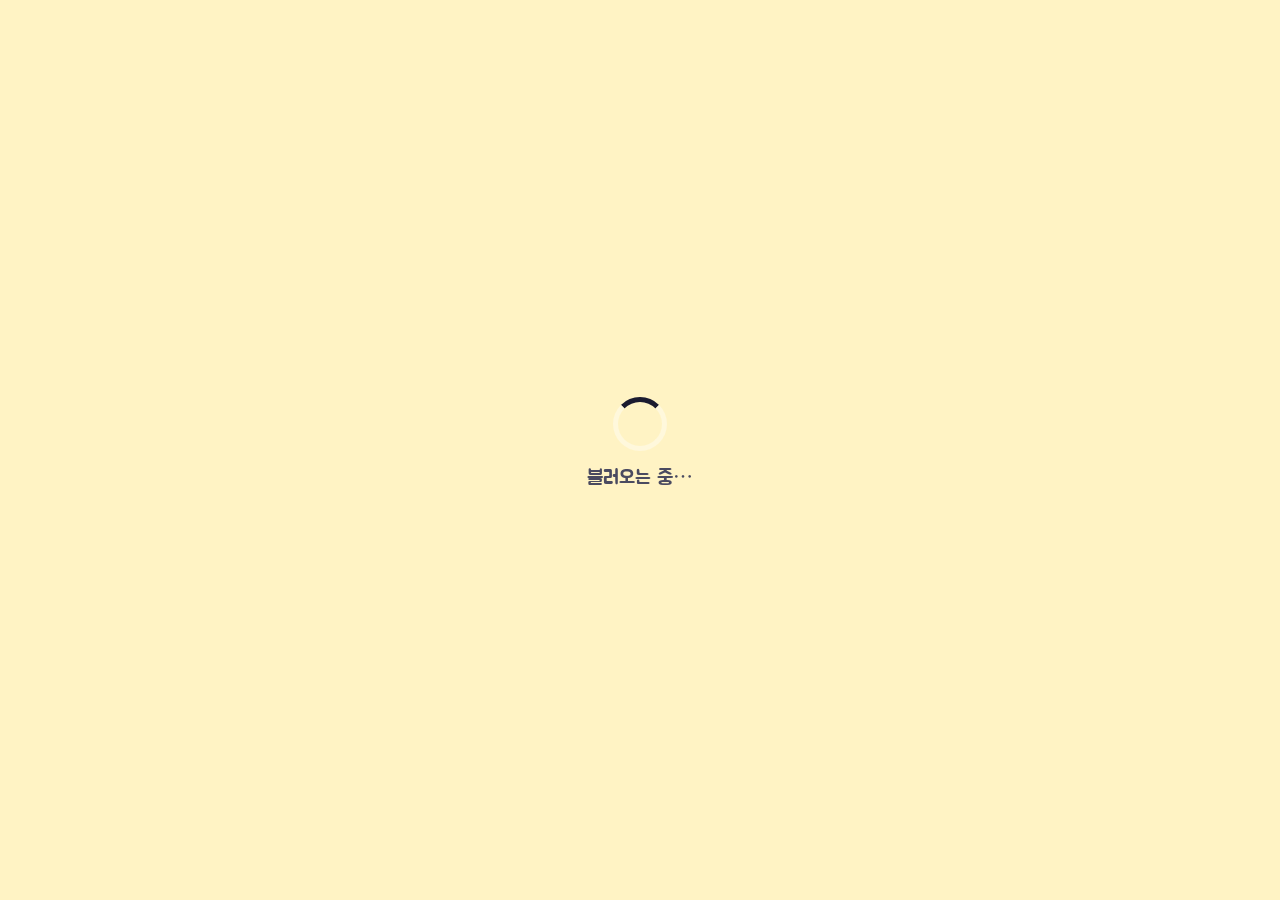
==== index.html @ d4e8e344 "Add files via upload" ====
<!doctype html>
<html lang="ko">
<head>
<meta charset="utf-8">
<meta name="viewport" content="width=device-width, initial-scale=1, viewport-fit=cover">
<title>AI·코딩 퀴즈 챌린지</title>
<link rel="preconnect" href="https://fonts.googleapis.com">
<link rel="preconnect" href="https://fonts.gstatic.com" crossorigin>
<link rel="stylesheet" href="https://fonts.googleapis.com/css2?family=Black+Han+Sans&family=Jua&family=Noto+Sans+KR:wght@400;700;900&family=JetBrains+Mono:wght@500;700&display=swap">
<link rel="stylesheet" href="css/style.css">
</head>
<body>
<main id="app" aria-live="polite"><p class="loading">불러오는 중…</p></main>
<div id="dock"></div>
<div id="layer"></div>

<script src="config.js"></script>
<script src="js/common.js"></script>
<script src="js/mock.js"></script>
<script>
/* =====================================================================
   학생 퀴즈 화면
   - 정답은 서버에만 있어요. 답을 보내면 서버가 채점하고 시간도 서버가 재요.
   - 새로고침해도 같은 학년·반·번호·이름이면 하던 곳부터 이어서 해요.
   ===================================================================== */
const DASHBOARD_URL = 'dashboard.html';
const TURTLE = 'img/mascot.png';   // 학교 거북이 (휴대폰에 홍보 문구)
const $app = document.getElementById('app'), $dock = document.getElementById('dock'), $layer = document.getElementById('layer');

let S = { screen: 'loading', settings: null, items: [], i: 0, combo: 0, maxCombo: 0, checked: false, err: '', busy: false, fx: '', gain: 0, B: null };
const LIMIT = () => (S.settings && S.settings.limit) || 60;
const P = () => S.items[S.i];
const rightCount = () => S.items.filter(p => p.result && p.result.correct).length;
const scoreNow = () => (S.items.length ? Math.round(rightCount() * 100 / S.items.length) : 0);
const stageOf = p => AREAS.indexOf(p.area);

/* ---------- 서버 상태 → 화면용 문제 ---------- */
function prepare(it) {
  const v = it.view, p = { pos: it.pos, area: it.area, topic: it.topic, level: it.level, type: it.type, view: v, ui: {}, hintText: it.hint || '', result: it.result || null, elapsed: it.elapsed };
  if (p.type === 'mc' || p.type === 'multi') p.opts = shuffle(v.options);
  if (p.type === 'multi') p.ui.multi = [];
  if (p.type === 'fill') { p.chips = v.chips; p.ui.fill = new Array((v.code.match(/\{\d\}/g) || []).length).fill(null); }
  if (p.type === 'order') { p.blocks = v.blocks; p.ui.order = []; }
  if (p.type === 'match') { p.left = v.left; p.right = v.right; p.ui.match = {}; p.ui.active = null; }
  if (p.type === 'sort') { p.sitems = v.items; p.ui.sort = {}; }
  if (p.ui.hint === undefined) p.ui.hint = !!it.hint;
  return p;
}
function loadState(st) {
  S.token = st.token; S.me = { grade: st.grade, cls: st.cls, num: st.num, name: st.name }; S.settings = st.settings;
  S.items = st.items.map(prepare);
  S.combo = 0; S.maxCombo = 0;
  S.items.forEach(p => { if (p.result) { if (p.result.correct) { S.combo++; S.maxCombo = Math.max(S.maxCombo, S.combo); } else S.combo = 0; } });
  store.set('quiz_session', { token: st.token, me: S.me });
}

/* ---------- 답 만들기 (서버로 보낼 모양: 보기 '글자') ---------- */
function answered(p) {
  const u = p.ui;
  switch (p.type) {
    case 'ox': case 'mc': case 'bug': case 'imgox': case 'imgpick': return u.pick !== undefined;
    case 'imgspot': return !!u.tap;
    case 'multi': return u.multi.length > 0;
    case 'input': return !!(u.text && u.text.trim());
    case 'fill': return u.fill.every(v => v !== null);
    case 'order': return u.order.length === p.blocks.length;
    case 'match': return Object.keys(u.match).length === p.left.length;
    case 'sort': return Object.keys(u.sort).length === p.sitems.length;
  }
}
function needMsg(p) { return { fill: '빈칸을 모두 채워요.', order: '블록을 모두 쌓아요.', match: '모든 짝을 맞춰요.', sort: '모든 항목을 나눠요.', input: '답을 적어요.', multi: '하나 이상 골라요.', imgspot: '그림에서 한 곳을 눌러요.' }[p.type] || '답을 골라요.'; }
function toAnswer(p) {
  const u = p.ui;
  switch (p.type) {
    case 'multi': return u.multi;
    case 'input': return u.text;
    case 'fill': return u.fill.map(ci => p.chips[ci]);
    case 'order': return u.order.map(i => p.blocks[i]);
    case 'match': return Object.entries(u.match).map(([l, r]) => [p.left[l], p.right[r]]);
    case 'sort': return p.sitems.map((t, i) => [t, u.sort[i]]);
    case 'imgspot': return u.tap;
    default: return u.pick;
  }
}

/* ---------- 타이머 (서버가 잰 시간에 맞춰요) ---------- */
let tick = null;
const remaining = () => Math.max(0, LIMIT() - (Date.now() - S.qStart) / 1000);
function stopTimer() { if (tick) { clearInterval(tick); tick = null; } }
function startTimer() { if (!tick) tick = setInterval(updTimer, 200); updTimer(); }
function updTimer() {
  if (S.screen !== 'quiz' || S.checked || !S.qStart) { stopTimer(); return; }
  const r = remaining(), num = document.getElementById('tnum'), bar = document.getElementById('tbar');
  if (num) { num.textContent = Math.ceil(r); num.classList.toggle('warn', r <= 10); }
  if (bar) { bar.style.width = (r / LIMIT() * 100) + '%'; bar.style.background = r <= 10 ? '#FF5A5F' : r <= 30 ? '#FFD43B' : '#22C55E'; }
  if (r <= 0) finish(true);
}

/* ---------- 화면 ---------- */
let lastView = '';
function render() {
  const fn = { loading: viewLoading, start: viewStart, intro: viewIntro, quiz: viewQuiz, result: viewResult }[S.screen];
  $app.innerHTML = fn();
  const view = S.screen + (S.screen === 'quiz' ? ':' + S.i : ''), isNew = view !== lastView; lastView = view;
  if (isNew && !REDUCED && $app.animate) [...$app.children].forEach((el, k) => el.animate([{ opacity: 0, transform: 'translateY(14px)' }, { opacity: 1, transform: 'none' }], { duration: 340, delay: k * 45, easing: 'cubic-bezier(.2,.8,.2,1)', fill: 'backwards' }));
  $dock.innerHTML = S.screen === 'quiz' ? dockQuiz() : '';
  $app.style.paddingBottom = '';
  if (S.screen === 'quiz') { const d = $dock.firstElementChild; if (d) $app.style.paddingBottom = (d.offsetHeight + 16) + 'px'; }
  if (isNew) window.scrollTo(0, 0);
  if (S.screen === 'quiz' && !S.checked && S.qStart) { startTimer(); const inp = document.getElementById('ans'); if (inp && isNew && !TOUCH) inp.focus({ preventScroll: true }); }
  if (!isTyping()) document.body.classList.remove('kb');
  else stopTimer();
  if (S.screen === 'result' && isNew) countUp();
  const fx = S.fx; S.fx = '';
  if (fx === 'ok') { confetti(document.querySelector('.score-pill')); buzz(25); }
  if (fx === 'bad') { const c = $app.querySelector('.card'); if (c && c.animate && !REDUCED) c.animate([{ transform: 'translateX(0)' }, { transform: 'translateX(-8px)' }, { transform: 'translateX(8px)' }, { transform: 'translateX(-5px)' }, { transform: 'translateX(0)' }], { duration: 360 }); buzz([30, 40, 30]); }
}
const viewLoading = () => `<p class="loading">${esc(S.loadingMsg || '불러오는 중…')}</p>`;

function viewStart() {
  const st = S.settings, m = S.me || (store.get('quiz_session') || {}).me || store.get('quiz_me') || { grade: 1, cls: 1, num: '', name: '' };
  const maxC = g => (st.classes && st.classes[g]) || 12;
  const opt = (n, v, unit) => Array.from({ length: n }, (_, i) => `<option value="${i + 1}"${Number(v) === i + 1 ? ' selected' : ''}>${i + 1}${unit}</option>`).join('');
  return `<span class="pill" style="margin-top:auto" data-act="secret">${esc(st.school)} 정보·AI 행사</span>
    <div class="hero"><h1 style="font-size:clamp(40px, 12vw, 54px)"><span class="blue">AI·코딩</span><br>퀴즈 <span class="tag">챌린지</span></h1><img src="${TURTLE}" alt="휴대폰을 든 거북이 캐릭터"></div>
    ${st.isOpen ? '' : '<p class="err" role="alert" style="font-size:18px">지금은 퀴즈 시간이 아니에요. 선생님 안내를 기다려 주세요.</p>'}
    <div class="card stack" style="gap:10px">
      <strong class="ftitle">누가 도전하나요?</strong>
      <div class="three">
        <select class="sel" id="fGrade" aria-label="학년">${opt(3, m.grade, '학년')}</select>
        <select class="sel" id="fCls" aria-label="반">${opt(maxC(m.grade), Math.min(m.cls, maxC(m.grade)), '반')}</select>
        <select class="sel" id="fNum" aria-label="번호"><option value="">번호</option>${opt(40, m.num, '번')}</select>
      </div>
      <input class="sel" id="fName" type="text" autocomplete="off" maxlength="10" placeholder="이름" aria-label="이름" value="${esc(m.name || '')}">
      ${S.err ? `<p class="err pop" role="alert">${esc(S.err)}</p>` : ''}
      <div class="stages">${AREAS.map((a, i) => `<div class="a-${a}"><small>STAGE ${i + 1}</small>${a}</div>`).join('')}</div>
      <div class="rules"><div><b>15문제</b>매번 랜덤</div><div><b>${LIMIT()}초</b>문제마다 제한</div><div><b>힌트</b>막히면 눌러요</div></div>
    </div>
    <button class="btn wide${S.busy ? ' busy' : ''}" data-act="start" id="startBtn">${S.busy ? '준비하는 중…' : '도전 시작!'}</button>
    <p class="note" style="text-align:center;margin:0">첫 도전만 기록돼요. <button class="linkbtn" data-act="tiers" style="display:inline">등급표 보기</button></p>
    <span style="margin-bottom:auto"></span>`;
}

function viewIntro() {
  const p = P(), st = stageOf(p);
  return `<div class="card intro stack pop center">
    <span class="step">STAGE ${st + 1} / ${AREAS.length}</span>
    <span class="name" style="color:${AREA_INFO[p.area].color}">${p.area}</span>
    <span class="lead">${AREA_INFO[p.area].desc}</span>
    ${S.i ? `<span class="lead" style="font-size:18px">지금 점수 <b>${scoreNow()}점</b></span>` : ''}
    <button class="btn wide${S.busy ? ' busy' : ''}" data-act="go" id="goBtn">시작!</button>
  </div>`;
}

function viewQuiz() {
  const p = P(), total = S.items.length, r = S.checked ? 0 : remaining();
  return `<div class="hud">
      <div class="hud-row">
        <span class="qno">문제 ${S.i + 1}<small>/ ${total}</small></span>
        <span class="score-pill" aria-label="현재 점수">점수 <b>${scoreNow()}</b>점</span>
        <span class="timer${S.checked ? ' stop' : ''}" id="tnum" aria-label="남은 시간(초)">${S.checked ? '-' : Math.ceil(r)}</span>
      </div>
      <div class="tbar-row"><div class="tbar"><span id="tbar" style="width:${S.checked ? 0 : r / LIMIT() * 100}%"></span></div>${S.combo >= 2 ? `<span class="combo${S.fx === 'ok' ? ' pop' : ''}">콤보 x${S.combo}</span>` : ''}</div>
      <div class="dots" aria-hidden="true">${S.items.map((x, k) => `<span class="${x.result ? (x.result.correct ? 'o' : 'x') : ''}${k === S.i ? ' cur' : ''}"></span>`).join('')}</div>
    </div>
    <div class="card stack center ${S.checked ? 'locked' : ''}">
      <div class="meta">
        <span class="chip a-${p.area}">${p.area} · ${esc(p.topic)}</span>
        <span class="stars" aria-label="난이도 별 ${p.level}개">${stars(p.level)}</span>
        <span class="kind">${KIND[p.type]}</span>
      </div>
      <p class="qtext">${esc(p.view.q)}</p>
      ${p.view.code && p.type !== 'fill' ? `<pre class="code">${esc(p.view.code)}</pre>` : ''}
      ${answerArea(p)}
      ${p.hintText ? `<div class="hint${S.fx === 'hint' ? ' pop' : ''}">${esc(p.hintText)}</div>` : (S.checked || !p.view.hasHint ? '' : '<button class="hint-btn" data-act="hint">힌트 보기</button>')}
    </div>`;
}

function dockQuiz() {
  const p = P(), last = S.i === S.items.length - 1;
  if (!S.checked) return `<div class="dock"><div class="dock-in">${S.err ? `<p class="err pop" role="alert">${esc(S.err)}</p>` : ''}<button class="btn wide${S.busy ? ' busy' : ''}" data-act="check" id="checkBtn">${S.busy ? '채점 중…' : '확인'}</button></div></div>`;
  const r = p.result, ok = r.correct;
  const title = ok ? (S.combo >= 2 ? `정답! 콤보 x${S.combo}` : '정답!') : r.timeout ? '시간 초과!' : '아쉬워요!';
  return `<div class="dock sheet ${ok ? 'good' : 'badf'}" role="status"><div class="dock-in">
    <span class="big pop">${title}${ok ? ` <span style="font-size:22px">+${S.gain}점</span>` : ''}</span>
    ${ok ? '' : `<span class="ans">정답: ${esc(r.answerText)}</span>`}
    ${r.why ? `<span class="why">${esc(r.why)}</span>` : ''}
    <button class="btn wide${S.busy ? ' busy' : ''}" data-act="next" id="nextBtn">${last ? (S.busy ? '기록하는 중…' : '결과 보기') : '다음 문제'}</button>
  </div></div>`;
}

/* 답한 뒤 색칠: 서버가 준 정답(key)과 비교 */
function mark(isRight, isPicked) { if (!S.checked) return ''; if (isRight) return ' is-ok'; if (isPicked) return ' is-bad'; return ''; }
function answerArea(p) {
  const u = p.ui, v = p.view, key = S.checked && p.result ? p.result.key : null;
  const pic = src => `<img src="${esc(src)}" alt="문제 그림" draggable="false">`;
  switch (p.type) {
    case 'ox': case 'imgox':
      return `${p.type === 'imgox' ? `<div class="pic">${pic(v.img)}</div>` : ''}<div class="opts ox">${['O', 'X'].map(k => `<button class="opt${mark(k === key, u.pick === k)}" data-act="pick" data-v="${k}" aria-pressed="${u.pick === k}"${p.type === 'imgox' ? ' style="min-height:76px;font-size:44px"' : ''}>${k}</button>`).join('')}</div>`;
    case 'imgspot': {
      const sp = key;
      return `<div class="pic spot" data-act="tap" role="button" aria-label="그림에서 수상한 곳 누르기">${pic(v.img)}${sp ? `<span class="spotbox" style="left:${sp[0]}%;top:${sp[1]}%;width:${sp[2]}%;height:${sp[3]}%"></span>` : ''}${u.tap ? `<span class="tapmark${S.checked ? (p.result.correct ? ' ok' : ' no') : ''}" style="left:${u.tap.x}%;top:${u.tap.y}%"></span>` : ''}</div><p class="help" style="text-align:center">${u.tap ? '다른 곳을 누르면 다시 고를 수 있어요.' : '그림에서 수상한 곳을 손가락으로 눌러요.'}</p>`;
    }
    case 'imgpick':
      return `<div class="pics">${v.imgs.map((src, i) => `<button class="opt pk${mark(i === key, u.pick === i)}" data-act="pick" data-v="${i}" aria-pressed="${u.pick === i}">${pic(src)}<span>${'AB'[i]}</span></button>`).join('')}</div>`;
    case 'mc':
      return `<div class="opts">${p.opts.map((o, k) => `<button class="opt${mark(o === key, u.pick === o)}" data-act="pick" data-k="${k}" aria-pressed="${u.pick === o}"><span class="box round"></span>${esc(o)}</button>`).join('')}</div>`;
    case 'multi':
      return `<p class="help">정답이 여러 개일 수 있어요.</p><div class="opts">${p.opts.map((o, k) => { const on = u.multi.includes(o); return `<button class="opt${mark(key && key.includes(o), on)}" data-act="multi" data-k="${k}" aria-pressed="${on}"><span class="box"></span>${esc(o)}</button>`; }).join('')}</div>`;
    case 'input':
      return `<label class="help" for="ans">답을 적고 확인을 눌러요</label><div class="ansrow"><input class="answer${S.checked ? (p.result.correct ? ' is-ok' : ' is-bad') : ''}" id="ans" type="text" autocomplete="off" autocapitalize="off" spellcheck="false" enterkeyhint="done" placeholder="${esc(v.placeholder || '')}" value="${esc(u.text || '')}" ${S.checked ? 'readonly' : ''}>${S.checked ? '' : '<button class="btn kbgo" data-act="check" type="button">확인</button>'}</div>`;
    case 'fill': {
      const parts = v.code.split(/(\{\d\})/).map(seg => {
        const m = seg.match(/^\{(\d)\}$/);
        if (!m) return esc(seg);
        const i = Number(m[1]), ci = u.fill[i];
        const ok = key ? (ci !== null && p.chips[ci] === key[i] ? ' is-ok' : ' is-bad') : '';
        return `<button class="blank${ci !== null ? ' filled' : ''}${ok}" data-act="unfill" data-v="${i}" aria-label="빈칸 ${i + 1}">${ci !== null ? esc(p.chips[ci]) : '?'}</button>`;
      }).join('');
      const used = new Set(u.fill.filter(x => x !== null));
      return `<pre class="code" style="${v.plain ? 'font-family:var(--body);white-space:pre-wrap' : ''}">${parts}</pre>
        <p class="help">블록을 누르면 앞 빈칸부터 채워져요. 빈칸을 누르면 빠져요.</p>
        <div class="toks">${p.chips.map((c, k) => `<button class="tok${v.plain ? ' word' : ''}" data-act="fill" data-v="${k}" ${used.has(k) ? 'disabled' : ''}>${esc(c)}</button>`).join('')}</div>`;
    }
    case 'order': {
      const tc = v.text_blocks ? ' text' : '';
      const slot = u.order.length
        ? u.order.map((idx, n) => `<button class="blk${tc}${key ? (p.blocks[idx] === key[n] ? ' is-ok' : ' is-bad') : ''}" data-act="unorder" data-v="${n}"><b>${n + 1}</b>${esc(p.blocks[idx])}</button>`).join('')
        : '<span class="ph">순서대로 눌러서 여기에 쌓아요</span>';
      const left = p.blocks.map((t, idx) => ({ t, idx })).filter(b => !u.order.includes(b.idx));
      return `<div class="slot">${slot}</div>${left.length ? `<div class="pool">${left.map(b => `<button class="blk${tc}" data-act="order" data-v="${b.idx}">${esc(b.t)}</button>`).join('')}</div>` : ''}`;
    }
    case 'match': {
      const order = Object.keys(u.match).map(Number), no = l => order.indexOf(l);
      const dot = n => n >= 0 ? `<span class="dot" style="background:${PAIR_COLORS[n % PAIR_COLORS.length]}">${n + 1}</span>` : '<span class="dot"></span>';
      const ownerOf = r => { const l = Object.keys(u.match).find(k => u.match[k] === r); return l === undefined ? -1 : Number(l); };
      const good = key ? new Set(key.map(pr => pr[0] + '\u001f' + pr[1])) : null;
      const okPair = l => good && u.match[l] !== undefined && good.has(p.left[l] + '\u001f' + p.right[u.match[l]]);
      let cells = '';
      for (let k = 0; k < p.left.length; k++) {
        const ro = ownerOf(k);
        cells += `<button class="side${v.code_left ? ' code' : ''}${u.active === k ? ' active' : ''}${good ? (okPair(k) ? ' is-ok' : ' is-bad') : ''}" data-act="mleft" data-v="${k}" aria-pressed="${u.active === k}">${dot(no(k))}<span>${esc(p.left[k])}</span></button>`;
        cells += `<button class="side${good ? (ro >= 0 && okPair(ro) ? ' is-ok' : ' is-bad') : ''}" data-act="mright" data-v="${k}">${dot(ro >= 0 ? no(ro) : -1)}<span>${esc(p.right[k])}</span></button>`;
      }
      return `<p class="help">왼쪽 → 오른쪽 순서로 눌러요. 같은 번호가 한 쌍이에요.</p><div class="match">${cells}</div>`;
    }
    case 'bug':
      return `<div class="lines">${v.lines.map((ln, i) => `<button class="line${v.plain ? ' plain' : ''}${mark(i === key, u.pick === i)}" data-act="pick" data-v="${i}" aria-pressed="${u.pick === i}"><span class="ln">${i + 1}</span><span>${esc(ln)}</span></button>`).join('')}</div>`;
    case 'sort': {
      const km = key ? Object.fromEntries(key.map(([t, b]) => [t, Number(b)])) : null;
      return `<div class="sorts">${p.sitems.map((t, i) => `<div class="sitem${km ? (u.sort[i] === km[t] ? ' is-ok' : ' is-bad') : ''}"><span>${esc(t)}</span><div class="two">${v.buckets.map((b, bi) => `<button class="bucket" data-act="sort" data-v="${i}" data-b="${bi}" aria-pressed="${u.sort[i] === bi}">${esc(b)}</button>`).join('')}</div></div>`).join('')}</div>`;
    }
  }
  return '';
}

/* ---------- 결과 ---------- */
function viewResult() {
  const B = S.B, me = B.me, t = TIERS[me.tier];
  const areas = AREAS.map((a, i) => `<span class="st" style="border-left-color:${AREA_INFO[a].color}">${a === '정보윤리' ? '윤리' : a} <b>${me.sr[i]}/5</b></span>`).join('');
  const got = B.achs.filter(a => a.got).length, wrong = me.total - me.right;
  return `<span class="pill">${me.grade}학년 ${me.cls}반 ${me.num}번 ${esc(S.me.name)}</span>
    <div class="card stack center" style="gap:14px">
      <div class="tierbox pop">
        <button class="emb" data-act="tiers" aria-label="등급표 보기">${emblem(me.tier, 120, me.flawless)}</button>
        <div class="stack" style="gap:2px">
          <span class="tname" style="color:${t.c2}">${t.name}</span>
          ${me.flawless ? '<span class="flaw">무결점 · 힌트 없이 만점</span>' : ''}
          <span class="tsub">전체 <b>${me.rank}</b>등 / ${B.n}명</span>
          <span class="tsub">걸린 시간 <b>${fmtTime(me.time)}</b></span>
          <button class="linkbtn" data-act="tiers">등급표 보기</button>
        </div>
      </div>
      <div class="scorerow">
        <span class="score"><span id="score" data-to="${me.score}">${me.score}</span><small>점</small></span>
        <span class="side-stats">맞힘 ${me.right}/${me.total}<br>콤보 x${me.combo}</span>
      </div>
      <div class="next">${B.next}</div>
      ${B.mine.length ? `<div class="mytitles">${B.mine.map(x => `<span class="tchip">${titleIcon(x.id, 26)}${x.name}</span>`).join('')}</div>` : ''}
      <div class="stline">${areas}</div>
      <button class="achs" data-act="achs" aria-label="업적 ${got}개 보기"><span class="achs-h"><b>업적</b> ${got} / ${ACH.length}<span class="more">눌러서 보기</span></span><span class="achs-row">${B.achs.map((a, k) => `<span class="ach${a.got ? '' : ' off'}" style="animation-delay:${300 + k * 60}ms">${icon(a.icon, 30, a.bg)}</span>`).join('')}</span></button>
    </div>
    <div class="btn-row">
      <button class="btn" data-act="save" id="saveBtn">이미지 저장</button>
      <a class="btn blue" href="${DASHBOARD_URL}">대시보드</a>
    </div>
    <div class="btn-row">
      <button class="btn ghost small" data-act="review">${wrong ? `틀린 문제 ${wrong}개` : '문제 돌아보기'}</button>
      <button class="btn ghost small" data-act="other">다른 학생 참여</button>
    </div>`;
}
function countUp() {
  const el = document.getElementById('score'); if (!el || REDUCED) return;
  const to = Number(el.dataset.to), t0 = performance.now();
  const step = t => { const k = Math.min(1, (t - t0) / 900); el.textContent = Math.round(to * (1 - Math.pow(1 - k, 3))); if (k < 1) requestAnimationFrame(step); };
  requestAnimationFrame(step);
}

/* ---------- 팝업 ---------- */
function modal(inner) { $layer.innerHTML = `<div class="modal" data-act="close"><div class="card stack" style="gap:12px">${inner}</div></div>`; }
const H2 = t => `<strong style="font-family:var(--display);font-weight:400;font-size:26px">${t}</strong>`;
function showTiers() {
  const mode = S.settings.tierMode, cur = S.B && S.B.me ? S.B.me.tier : -1;
  modal(`${H2('등급표 · ' + MODES[mode].label + ' 기준')}${tierGrid(mode, cur)}<p class="note">${MODES[mode].note}</p><div class="tchip" style="border-radius:16px;padding:4px 12px 4px 4px">${emblem(9, 48, true)}<span>힌트를 한 번도 안 쓰고 만점이면 <b>무결점</b> 월계관이 붙어요!</span></div><button class="btn wide" data-act="close">닫기</button>`);
}
function showAchs() {
  const B = S.B;
  modal(`${H2(`업적 ${B.achs.filter(a => a.got).length} / ${ACH.length}`)}<div class="stack" style="gap:6px;max-height:60svh;overflow-y:auto">${B.achs.map(a => `<div class="achrow${a.got ? ' got' : ''}">${icon(a.icon, 36, a.bg)}<div><b>${a.name}</b><div class="note">${a.desc}</div></div><span class="ok">${a.got ? '달성!' : '도전 중'}</span></div>`).join('')}</div><p class="note">대시보드 '칭호' 탭에는 학교 전체에서 단 한 명만 가질 수 있는 칭호가 있어요.</p><button class="btn wide" data-act="close">닫기</button>`);
}
function showReview() {
  const list = S.items.map((p, i) => ({ p, i })).sort((a, b) => (a.p.result.correct ? 1 : 0) - (b.p.result.correct ? 1 : 0));
  modal(`${H2('문제 돌아보기')}<div class="stack" style="gap:8px;max-height:60svh;overflow-y:auto">${list.map(({ p, i }) => { const r = p.result; return `<div class="rv"><span class="mk ${r.correct ? 'o' : 'x'}" aria-label="${r.correct ? '정답' : '오답'}">${r.correct ? 'O' : 'X'}</span><div><div class="t">${i + 1}. ${esc(p.view.q)}</div><div class="s">${p.area} · ${KIND[p.type]} · ${r.timeout ? '시간 초과' : fmtTime(r.time || 0)}${p.ui.hint ? ' · 힌트' : ''}</div>${r.correct ? '' : `<div class="s" style="color:var(--ok);font-weight:700;white-space:pre-line">정답: ${esc(r.answerText)}</div><div class="s">${esc(r.why || '')}</div>`}</div></div>`; }).join('')}</div><button class="btn wide" data-act="close">닫기</button>`);
}

/* ---------- 결과 이미지 ---------- */
function rr(ctx, x, y, w, h, r) { ctx.beginPath(); ctx.moveTo(x + r, y); ctx.arcTo(x + w, y, x + w, y + h, r); ctx.arcTo(x + w, y + h, x, y + h, r); ctx.arcTo(x, y + h, x, y, r); ctx.arcTo(x, y, x + w, y, r); ctx.closePath(); }
function fitFont(ctx, text, maxW, size, family) { let s = size; ctx.font = `${s}px ${family}`; while (ctx.measureText(text).width > maxW && s > 20) { s -= 2; ctx.font = `${s}px ${family}`; } }
const loadImg = src => new Promise(res => { const im = new Image(); im.onload = () => res(im); im.onerror = () => res(null); im.src = src; });
async function makeImage() {
  const B = S.B, me = B.me, t = TIERS[me.tier], st = S.settings;
  try { await Promise.all(["80px 'Black Han Sans'", "40px 'Jua'", "700 30px 'Noto Sans KR'"].map(f => document.fonts.load(f))); } catch (e) {}
  const W = 1080, H = 1350, c = document.createElement('canvas'); c.width = W; c.height = H;
  const ctx = c.getContext('2d'), D = "'Black Han Sans', 'Noto Sans KR', sans-serif", J = "'Jua', 'Noto Sans KR', sans-serif", F = "'Noto Sans KR', sans-serif";
  ctx.fillStyle = '#FFF3C4'; ctx.fillRect(0, 0, W, H);
  [[900, 120, 120, '#FF8FA3'], [70, 760, 80, '#7CC4FF'], [1010, 1000, 60, '#8BE3A8']].forEach(([x, y, r, col]) => { ctx.globalAlpha = .55; ctx.fillStyle = col; ctx.beginPath(); ctx.arc(x, y, r, 0, Math.PI * 2); ctx.fill(); });
  ctx.globalAlpha = 1; ctx.textAlign = 'left';
  const chip = `${st.school} · ${me.grade}학년 ${me.cls}반 ${S.me.name}`; fitFont(ctx, chip, 680, 32, J);
  const cw = ctx.measureText(chip).width + 52;
  ctx.fillStyle = '#FFFFFF'; rr(ctx, 70, 64, cw, 62, 31); ctx.fill(); ctx.lineWidth = 5; ctx.strokeStyle = '#1B1B2F'; ctx.stroke();
  ctx.fillStyle = '#1B1B2F'; ctx.fillText(chip, 96, 106);
  ctx.font = `86px ${D}`; ctx.fillStyle = '#1D4ED8'; ctx.fillText('AI·코딩', 70, 236);
  const tw = ctx.measureText('AI·코딩 ').width; ctx.fillStyle = '#1B1B2F'; ctx.fillText('퀴즈 챌린지', 70 + tw, 236);
  ctx.fillStyle = '#1B1B2F'; rr(ctx, 82, 302, 928, 940, 44); ctx.fill();
  ctx.fillStyle = '#FFFFFF'; rr(ctx, 70, 290, 928, 940, 44); ctx.fill(); ctx.lineWidth = 6; ctx.stroke();
  const tt = await loadImg(TURTLE); if (tt) ctx.drawImage(tt, 840, 18, 210, 280);
  const em = await loadImg('data:image/svg+xml;charset=utf-8,' + encodeURIComponent(emblem(me.tier, 340, me.flawless))); if (em) ctx.drawImage(em, 370, 312, 340, 340);
  ctx.textAlign = 'center'; ctx.font = `84px ${D}`;
  if (me.flawless) {
    const nw = ctx.measureText(t.name).width; ctx.font = `40px ${J}`; const fw = ctx.measureText('무결점').width + 44, x0 = W / 2 - (nw + 20 + fw) / 2;
    ctx.fillStyle = '#FFD43B'; rr(ctx, x0 + nw + 20, 682, fw, 64, 32); ctx.fill(); ctx.lineWidth = 4; ctx.stroke();
    ctx.fillStyle = '#1B1B2F'; ctx.fillText('무결점', x0 + nw + 20 + fw / 2, 728);
    ctx.font = `84px ${D}`; ctx.textAlign = 'left'; ctx.fillStyle = t.c2; ctx.fillText(t.name, x0, 740); ctx.textAlign = 'center';
  } else { ctx.fillStyle = t.c2; ctx.fillText(t.name, W / 2, 740); }
  ctx.font = `200px ${D}`; ctx.fillStyle = '#1B1B2F'; const sc = String(me.score), sw = ctx.measureText(sc).width;
  ctx.fillText(sc, W / 2 - 34, 950); ctx.font = `68px ${D}`; ctx.fillText('점', W / 2 - 34 + sw / 2 + 42, 950);
  [['전체 등수', `${me.rank}등 / ${B.n}명`], ['걸린 시간', fmtTime(me.time)], ['맞힌 문제', `${me.right} / ${me.total}`]].forEach(([k, v], i) => {
    const x = 110 + i * 292; ctx.fillStyle = '#FFF8DC'; rr(ctx, x, 1000, 268, 170, 26); ctx.fill(); ctx.lineWidth = 4; ctx.strokeStyle = '#1B1B2F'; ctx.stroke();
    ctx.fillStyle = '#4A4A60'; ctx.font = `700 30px ${F}`; ctx.fillText(k, x + 134, 1054);
    ctx.fillStyle = '#1B1B2F'; fitFont(ctx, v, 240, 56, D); ctx.fillText(v, x + 134, 1132);
  });
  const d = new Date(); ctx.font = `34px ${J}`; ctx.fillStyle = '#1B1B2F';
  ctx.fillText(`${d.getFullYear()}. ${d.getMonth() + 1}. ${d.getDate()}.  ·  ${B.next}`, W / 2, 1300);
  return new Promise(res => c.toBlob(b => res({ blob: b, url: c.toDataURL('image/png'), name: `AI퀴즈_${t.name}_${me.score}점.png` }), 'image/png'));
}
let lastImg = null, downloadsP = null;
const getDownloads = () => (downloadsP = downloadsP || ((window.claude && typeof window.claude.use === 'function') ? window.claude.use('downloads').catch(() => null) : Promise.resolve(undefined)));
async function openPreview(btn) {
  btn.classList.add('busy'); const label = btn.textContent; btn.textContent = '만드는 중…';
  try {
    lastImg = await makeImage();
    const dl = await getDownloads();
    modal(`${H2('결과 이미지')}<img class="shot" src="${lastImg.url}" alt="퀴즈 결과 이미지">
      <div class="btn-row">${dl === null ? '' : '<button class="btn" data-act="dosave">저장하기</button>'}<button class="btn ghost" data-act="close"${dl === null ? ' style="grid-column:1 / -1"' : ''}>닫기</button></div>
      <p class="note">휴대폰에서는 이미지를 길게 눌러 사진에 저장할 수도 있어요.</p>`);
  } catch (e) { toast('이미지를 만들지 못했어요. 다시 눌러 주세요'); }
  btn.classList.remove('busy'); btn.textContent = label;
}
async function doSave() {
  if (!lastImg) return;
  const dl = await getDownloads();
  if (dl) {
    try { await dl.save({ filename: lastImg.name, data: lastImg.blob }); toast('이미지를 저장했어요'); }
    catch (e) { toast(e && e.code === 'declined' ? '저장을 취소했어요' : '이미지를 길게 눌러 저장해 주세요'); }
  } else {
    const a = document.createElement('a'); a.href = lastImg.url; a.download = lastImg.name; document.body.appendChild(a); a.click(); a.remove();
    toast('이미지를 내려받았어요');
  }
}

/* ---------- 흐름 ---------- */
function oops(e) { S.busy = false; S.err = e && e.user ? e.message : (e && e.message) || '문제가 생겼어요. 다시 눌러 주세요.'; if (S.screen === 'quiz') { $dock.innerHTML = dockQuiz(); } else render(); }
async function submitWho() {
  if (S.busy) return;
  const g = Number(document.getElementById('fGrade').value), c = Number(document.getElementById('fCls').value), n = Number(document.getElementById('fNum').value), name = document.getElementById('fName').value.trim().replace(/\s+/g, '');
  S.me = { grade: g, cls: c, num: n || '', name };
  if (!n) { S.err = '번호를 골라 주세요.'; render(); return; }
  if (name.length < 2) { S.err = '이름을 두 글자 이상 적어 주세요.'; render(); return; }
  S.err = ''; S.busy = true; store.set('quiz_me', S.me); render();
  try {
    const st = await rpc('quiz_start', { p_grade: g, p_cls: c, p_num: n, p_name: name });
    S.busy = false; await enter(st);
  } catch (e) { oops(e); }
}
/* 서버 상태로 들어가기 (처음 · 이어서 · 이미 끝남) */
async function enter(st) {
  loadState(st);
  if (st.done) { await showResult(); return; }
  const k = S.items.findIndex(p => !p.result);
  if (k < 0) { await finishAll(); return; }
  S.i = k; S.checked = false;
  const p = P();
  if (p.elapsed === null && (k === 0 || S.items[k - 1].area !== p.area)) { S.screen = 'intro'; render(); }
  else await openQuestion();
}
async function openQuestion() {
  const p = P();
  S.busy = true; if (S.screen !== 'intro') { S.screen = 'loading'; S.loadingMsg = '문제를 불러오는 중…'; render(); } else render();
  try {
    const r = await rpc('quiz_open', { p_token: S.token, p_pos: p.pos });
    S.qStart = Date.now() - r.elapsed * 1000; S.busy = false; S.checked = false; S.err = ''; S.screen = 'quiz'; render();
    if (remaining() <= 0) finish(true);
  } catch (e) { S.busy = false; S.screen = 'start'; S.err = e.message; render(); }
}
async function finish(timeout) {
  if (S.checked || S.busy) return;
  const p = P();
  if (p.type === 'input') { const el = document.getElementById('ans'); if (el) p.ui.text = el.value; }
  if (!timeout && !answered(p)) { S.err = needMsg(p); $dock.innerHTML = dockQuiz(); if (isTyping()) toast(S.err); return; }
  stopTimer(); S.busy = true; S.err = ''; $dock.innerHTML = dockQuiz();
  try {
    const before = scoreNow();
    p.result = await rpc('quiz_answer', { p_token: S.token, p_pos: p.pos, p_answer: timeout ? null : toAnswer(p) });
    S.gain = scoreNow() - before;
    if (p.result.correct) { S.combo++; S.maxCombo = Math.max(S.maxCombo, S.combo); } else S.combo = 0;
    S.busy = false; S.checked = true; S.fx = p.result.correct ? 'ok' : 'bad';
    render();
  } catch (e) { S.busy = false; if (timeout) setTimeout(() => finish(true), 1500); oops(e); }
}
async function next() {
  if (S.busy) return;
  if (S.i === S.items.length - 1) { await finishAll(); return; }
  S.i++; S.checked = false; S.err = '';
  const p = P();
  if (p.area !== S.items[S.i - 1].area) { S.screen = 'intro'; render(); }
  else await openQuestion();
}
async function finishAll() {
  S.busy = true; render();
  try { await rpc('quiz_finish', { p_token: S.token }); S.busy = false; await showResult(); }
  catch (e) { oops(e); }
}
async function showResult() {
  S.screen = 'loading'; S.loadingMsg = '순위를 계산하는 중…'; render();
  try {
    if (!S.items.length || S.items.some(p => !p.result)) { const rv = await rpc('quiz_review', { p_token: S.token }); if (rv) loadState(rv); }
    const stats = await rpc('quiz_stats', { p_token: S.token });
    S.B = buildBoard(stats); S.settings = stats.settings;
    if (!S.B.me) throw new QuizError('기록을 찾지 못했어요. 잠시 뒤 다시 열어 주세요.', true);
    S.screen = 'result'; render();
  } catch (e) { S.screen = 'start'; S.err = e.message; render(); }
}

/* ---------- 눌렀을 때 ---------- */
function onAct(b, ev) {
  const act = b.dataset.act, v = b.dataset.v;
  const p = S.items[S.i], u = p && p.ui;
  switch (act) {
    case 'start': submitWho(); return;
    case 'secret': secretTap(); return;
    case 'go': openQuestion(); return;
    case 'check': finish(false); return;
    case 'next': next(); return;
    case 'save': openPreview(b); return;
    case 'dosave': doSave(); return;
    case 'tiers': showTiers(); return;
    case 'review': showReview(); return;
    case 'achs': showAchs(); return;
    case 'close': $layer.innerHTML = ''; return;
    case 'other': store.del('quiz_session'); store.del('quiz_me'); S = { ...S, screen: 'start', items: [], token: null, me: null, B: null, err: '' }; render(); return;
  }
  if (S.screen !== 'quiz' || S.checked || S.busy) return;
  if (u && p.type === 'input') { const el = document.getElementById('ans'); if (el) u.text = el.value; }
  S.err = '';
  switch (act) {
    case 'hint':
      if (p.hintText) return;
      b.classList.add('busy');
      rpc('quiz_hint', { p_token: S.token, p_pos: p.pos }).then(r => { p.hintText = r.hint; u.hint = true; S.fx = 'hint'; const y = scrollY; render(); scrollTo(0, y); }, e => { b.classList.remove('busy'); toast(e.message); });
      return;
    case 'pick': u.pick = (p.type === 'ox' || p.type === 'imgox') ? v : p.type === 'mc' ? p.opts[Number(b.dataset.k)] : Number(v); break;
    case 'tap': { const img = b.querySelector('img'), r = img.getBoundingClientRect(); u.tap = { x: Math.round((ev.clientX - r.left) / r.width * 1000) / 10, y: Math.round((ev.clientY - r.top) / r.height * 1000) / 10 }; break; }
    case 'multi': { const o = p.opts[Number(b.dataset.k)]; u.multi = u.multi.includes(o) ? u.multi.filter(x => x !== o) : u.multi.concat(o); break; }
    case 'fill': { const i = u.fill.indexOf(null); if (i >= 0) u.fill[i] = Number(v); break; }
    case 'unfill': u.fill[Number(v)] = null; break;
    case 'order': { const n = Number(v); if (!u.order.includes(n)) u.order.push(n); break; }
    case 'unorder': u.order.splice(Number(v), 1); break;
    case 'mleft': { const n = Number(v); if (u.match[n] !== undefined) { delete u.match[n]; u.active = null; } else u.active = u.active === n ? null : n; break; }
    case 'mright': {
      const r = Number(v), owner = Object.keys(u.match).find(l => u.match[l] === r);
      if (u.active === null) { if (owner !== undefined) delete u.match[owner]; break; }
      if (owner !== undefined) delete u.match[owner];
      u.match[u.active] = r; u.active = null; break;
    }
    case 'sort': u.sort[Number(v)] = Number(b.dataset.b); break;
  }
  render();
}
[$app, $dock].forEach(el => el.addEventListener('click', e => { const b = e.target.closest('[data-act]'); if (b) onAct(b, e); }));
$layer.addEventListener('click', e => { const b = e.target.closest('[data-act]'); if (!b) return; if (b.classList.contains('modal') && e.target !== b) return; onAct(b, e); });
$app.addEventListener('input', e => { if (e.target.id === 'ans' && P()) P().ui.text = e.target.value; });

/* ---------- 숨은 관리자 입구 ----------
   시작 화면의 학교 이름 배지를 2초 안에 5번 누르면 관리자 페이지로 가요. (비밀번호는 거기서 따로 물어봐요) */
let secretTaps = [];
function secretTap() {
  const now = Date.now(); secretTaps = secretTaps.filter(t => now - t < 2000).concat(now);
  if (secretTaps.length >= 5) { secretTaps = []; location.href = 'admin.html'; }
}

/* ---------- 휴대폰 키보드가 문제를 가리지 않게 ----------
   키보드가 올라오면(입력칸에 손가락을 대면) body에 kb 표시를 붙여요.
   kb일 때: 아래 확인 바는 숨기고 입력칸 옆 확인 버튼을 보여 주고, 위 정보줄도 얇게 줄여요.
   그리고 입력칸 아래쪽이 키보드 바로 위에 오도록 화면을 올려서, 그 위의 문제와 코드가 최대한 보이게 해요. */
const TOUCH = matchMedia('(pointer: coarse)').matches, VV = window.visualViewport;
function isTyping() { const a = document.activeElement; return !!a && a.tagName === 'INPUT' && $app.contains(a) && !a.readOnly; }
function fitKeyboard() {
  if (!isTyping()) return;
  const el = document.activeElement, row = el.closest('.ansrow') || el;
  const seeTop = VV ? VV.offsetTop : 0, seeH = VV ? VV.height : innerHeight;
  const gap = row.getBoundingClientRect().bottom - (seeTop + seeH - 12);   // 양수면 입력칸이 키보드 밑에 있어요
  if (Math.abs(gap) > 4) window.scrollBy(0, gap);
}
let kbTimer = 0;
$app.addEventListener('focusin', e => {
  if (!isTyping()) return;
  clearTimeout(kbTimer); document.body.classList.add('kb');
  [60, 320, 650].forEach(ms => setTimeout(fitKeyboard, ms));   // 키보드가 올라오는 속도가 휴대폰마다 달라요
});
$app.addEventListener('focusout', () => { kbTimer = setTimeout(() => { if (!isTyping()) document.body.classList.remove('kb'); }, 200); });
if (VV) VV.addEventListener('resize', () => { if (document.body.classList.contains('kb')) fitKeyboard(); });
// 입력칸 옆 확인 버튼을 눌러도 키보드가 먼저 내려가지 않게(눌렀을 때 화면이 흔들리지 않게)
$app.addEventListener('pointerdown', e => { if (e.target.closest('.kbgo')) e.preventDefault(); });
$app.addEventListener('mousedown', e => { if (e.target.closest('.kbgo')) e.preventDefault(); });
$app.addEventListener('keydown', e => { if (e.target.id === 'ans' && e.key === 'Enter') { e.preventDefault(); finish(false); } if (e.target.id === 'fName' && e.key === 'Enter') { e.preventDefault(); submitWho(); } });
$app.addEventListener('change', e => {
  if (e.target.id !== 'fGrade') return;
  const c = document.getElementById('fCls'), max = (S.settings.classes && S.settings.classes[e.target.value]) || 12, cur = Math.min(Number(c.value), max);
  c.innerHTML = Array.from({ length: max }, (_, i) => `<option value="${i + 1}"${cur === i + 1 ? ' selected' : ''}>${i + 1}반</option>`).join('');
});

/* ---------- 시작 ---------- */
(async function boot() {
  demoRibbon();
  try { S.settings = await rpc('quiz_info'); }
  catch (e) { $app.innerHTML = `<div class="card stack center"><strong class="ftitle">연결할 수 없어요</strong><p>${esc(e.message)}</p><button class="btn wide" onclick="location.reload()">다시 시도</button></div>`; return; }
  const sess = store.get('quiz_session');
  if (sess && sess.me && sess.me.name) {   // 새로고침·다시 열기 → 이어서
    try { await enter(await rpc('quiz_start', { p_grade: sess.me.grade, p_cls: sess.me.cls, p_num: sess.me.num, p_name: sess.me.name })); return; }
    catch (e) { store.del('quiz_session'); }
  }
  S.screen = 'start'; render();
})();
</script>
</body>
</html>
---- css/style.css ----
/* AI·코딩 퀴즈 챌린지 · 공통 스타일 (퀴즈·대시보드·관리자) */
/* 휴대폰 한 화면 기준(스크롤 최소). 포스터와 같은 스티커 스타일 */
:root {
  --ground: #FFF3C4;
  --paper: #FFFFFF;
  --ink: #1B1B2F;
  --sub: #4A4A60;
  --sun: #FFD43B;
  --coral: #FF5A5F;
  --cream: #FFF8DC;
  --py: #15803D; --py-bg: #BBF7D0;
  --ai: #1D4ED8; --ai-bg: #BFDBFE;
  --eth: #6D28D9; --eth-bg: #DDD6FE;
  --ok: #15803D; --ok-bg: #DCFCE7;
  --bad: #B91C1C; --bad-bg: #FEE2E2;
  --pick: #1D4ED8; --pick-bg: #DBEAFE;
  --code-bg: #1B1B2F; --code-fg: #F3F4F6;
  --display: 'Black Han Sans', 'Noto Sans KR', sans-serif;
  --round: 'Jua', 'Noto Sans KR', sans-serif;
  --body: 'Noto Sans KR', 'Apple SD Gothic Neo', 'Malgun Gothic', sans-serif;
  --mono: 'JetBrains Mono', 'D2Coding', Consolas, monospace;
  color-scheme: light;
}
* { box-sizing: border-box; }
html, body { margin: 0; }
[hidden] { display: none !important; }
img { max-width: 100%; }
:root { padding-top: env(safe-area-inset-top, 0px); padding-bottom: env(safe-area-inset-bottom, 0px); }
body { background: var(--ground); color: var(--ink); font-family: var(--body); font-size: 17px; line-height: 1.55; word-break: keep-all; -webkit-tap-highlight-color: transparent; }
body::before { content: ""; position: fixed; inset: 0 0 auto; height: env(safe-area-inset-top, 0px); background: var(--ground); z-index: 10; }
main { max-width: 540px; margin: 0 auto; min-height: 100svh; display: flex; flex-direction: column; gap: 12px; padding-block: 14px 24px; padding-left: max(16px, env(safe-area-inset-left, 0px)); padding-right: max(16px, env(safe-area-inset-right, 0px)); }
button, a.btn, select { font: inherit; color: inherit; cursor: pointer; }
button:focus-visible, input:focus-visible, select:focus-visible, a:focus-visible { outline: 3px solid var(--pick); outline-offset: 3px; }
.card { background: var(--paper); border: 3px solid var(--ink); border-radius: 22px; box-shadow: 5px 5px 0 var(--ink); padding: 18px 16px; }
.stack { display: flex; flex-direction: column; gap: 14px; }
.center { margin-block: auto; }
.pill { align-self: flex-start; font-size: 14px; font-weight: 700; color: var(--sub); background: var(--paper); border: 2px solid var(--ink); border-radius: 999px; padding: 2px 12px; }
h1 { margin: 0; font-family: var(--display); font-weight: 400; font-size: clamp(44px, 13vw, 60px); line-height: 1.05; text-wrap: balance; }
h1 .blue, .blue { color: var(--ai); }
h1 .tag { display: inline-block; background: var(--paper); border: 3px solid var(--ink); border-radius: 14px; padding: 0 10px 4px; box-shadow: 4px 4px 0 var(--ink); transform: rotate(-2deg); margin-top: 4px; }
.hero { display: flex; align-items: flex-end; gap: 8px; }
.hero h1 { flex: 1; min-width: 0; }
.hero img { flex: none; width: 34%; max-width: 160px; height: auto; margin-bottom: -6px; }
.lead { margin: 0; font-family: var(--round); font-size: 20px; line-height: 1.4; }
.btn { display: inline-flex; align-items: center; justify-content: center; gap: 8px; min-height: 56px; padding: 0 14px; border: 3px solid var(--ink); border-radius: 16px; background: var(--sun); font-family: var(--round); font-size: 21px; text-decoration: none; white-space: nowrap; box-shadow: 4px 4px 0 var(--ink); transition: transform .08s, box-shadow .08s; }
.btn:active { transform: translate(3px, 3px); box-shadow: 1px 1px 0 var(--ink); }
.btn.ghost { background: var(--paper); font-size: 18px; }
.btn.blue { background: #7DD3FC; color: var(--ink); }
.btn.small { min-height: 48px; font-size: 17px; }
.btn.wide { width: 100%; }
.btn[disabled] { opacity: .6; }
.btn-row { display: grid; grid-template-columns: repeat(2, minmax(0, 1fr)); gap: 10px; }
.btn-row .btn { padding: 0 6px; font-size: 19px; }
.stages { display: grid; grid-template-columns: repeat(3, minmax(0, 1fr)); gap: 8px; }
.stages div { border: 2px solid var(--ink); border-radius: 12px; padding: 6px 4px; text-align: center; font-family: var(--round); font-size: 17px; line-height: 1.25; }
.stages small { display: block; font-family: var(--body); font-size: 12px; font-weight: 700; }
.chip { flex: none; font-family: var(--round); font-size: 15px; padding: 2px 10px; border: 2px solid var(--ink); border-radius: 999px; }
.a-파이썬 { background: var(--py-bg); color: var(--py); } .a-AI { background: var(--ai-bg); color: var(--ai); } .a-정보윤리 { background: var(--eth-bg); color: var(--eth); }
.rules { display: grid; grid-template-columns: repeat(3, minmax(0, 1fr)); gap: 8px; }
.rules div { background: var(--cream); border: 2px solid var(--ink); border-radius: 12px; padding: 6px; text-align: center; font-size: 13px; font-weight: 700; line-height: 1.3; }
.rules b { display: block; font-family: var(--display); font-weight: 400; font-size: 22px; }
/* 등급표: 옆으로 끄는 대신 5칸 × 2줄 */
.tiers { display: grid; grid-template-columns: repeat(5, minmax(0, 1fr)); gap: 6px 4px; }
.tiers .lv { display: flex; flex-direction: column; align-items: center; text-align: center; font-size: 12px; font-weight: 900; line-height: 1.2; border-radius: 12px; padding: 4px 0; }
.tiers .lv small { font-size: 11px; font-weight: 700; color: var(--sub); }
.tiers .lv .nm { word-break: keep-all; }
.ftitle { font-family: var(--display); font-weight: 400; font-size: 26px; line-height: 1.2; }
.sel { width: 100%; min-height: 52px; border: 3px solid var(--ink); border-radius: 12px; background: var(--paper); color: var(--ink); font: 700 19px var(--body); padding: 0 10px; }
.dash-head { display: flex; justify-content: space-between; align-items: center; gap: 8px; }
.live-btn { min-height: 36px; border: 2px solid var(--ink); border-radius: 999px; background: var(--paper); font-weight: 900; font-size: 14px; padding: 0 12px; display: inline-flex; align-items: center; gap: 6px; }
.ldot { width: 10px; height: 10px; border-radius: 50%; background: #EF4444; animation: blink 1.2s infinite; }
@keyframes blink { 50% { opacity: .25; } }
.mv { display: inline-block; font-size: 12px; font-weight: 900; padding: 0 5px; border-radius: 6px; margin-left: 4px; vertical-align: middle; }
.mv.up { background: var(--ok-bg); color: var(--ok); }
.mv.down { background: var(--bad-bg); color: var(--bad); }
.bump { display: inline-block; animation: pop .5s ease-out; }
.rk .lb { white-space: nowrap; }
/* --- 다듬기 --- */
.btn, .opt, .side, .blk, .tok, .bucket, .tabs button, .hint-btn, .line { transition: transform .1s, box-shadow .1s, background-color .18s, color .18s; }
.opt:active, .side:active, .blk:active, .tok:active, .bucket:active, .line:active { transform: scale(.98); }
@media (hover: hover) { .btn:hover { filter: brightness(1.03); } .opt:hover:not([aria-pressed="true"]) { background: var(--cream); } }
.dock.sheet { animation: sheetUp .34s cubic-bezier(.2,.8,.2,1); }
@keyframes sheetUp { from { transform: translateY(100%); } to { transform: none; } }
.modal { animation: fadeIn .18s ease-out; }
.modal > .card { animation: rise .28s cubic-bezier(.2,.8,.2,1); }
@keyframes fadeIn { from { opacity: 0; } }
@keyframes rise { from { opacity: 0; transform: translateY(18px) scale(.97); } }
.cf { position: fixed; z-index: 40; width: 9px; height: 13px; border-radius: 2px; pointer-events: none; }
.dots { display: flex; gap: 3px; }
.dots span { flex: 1; height: 7px; border-radius: 4px; background: #E9E1BC; }
.dots span:nth-child(5n):not(:last-child) { margin-right: 5px; }
.dots span.o { background: #22C55E; } .dots span.x { background: var(--coral); }
.dots span.cur { background: var(--ink); }
.stline { display: grid; grid-template-columns: repeat(3, minmax(0, 1fr)); gap: 8px; }
.st { border: 2px solid var(--ink); border-left-width: 7px; border-radius: 10px; padding: 4px 8px; font-weight: 700; font-size: 15px; background: var(--paper); white-space: nowrap; }
.st b { font-family: var(--display); font-weight: 400; font-size: 18px; margin-left: 2px; }
.achs { display: flex; flex-direction: column; gap: 6px; width: 100%; border: 2px dashed var(--ink); border-radius: 14px; background: var(--cream); padding: 8px 10px; text-align: left; }
.achs-h { display: flex; align-items: baseline; gap: 6px; font-size: 15px; font-weight: 700; }
.achs-h b { font-family: var(--round); font-weight: 400; font-size: 18px; }
.achs-h .more { margin-left: auto; font-size: 12px; color: var(--ai); text-decoration: underline; }
.achs-row { display: flex; justify-content: space-between; gap: 2px; }
.ach { line-height: 0; animation: pop .4s ease-out backwards; }
.ach.off svg { filter: grayscale(1); opacity: .3; }
.achrow { display: grid; grid-template-columns: 36px minmax(0, 1fr) auto; gap: 10px; align-items: center; padding: 6px 8px; border-radius: 12px; border: 2px solid transparent; }
.achrow:not(.got) svg { filter: grayscale(1); opacity: .35; }
.achrow.got { background: var(--cream); border-color: var(--ink); }
.achrow .ok { font-size: 13px; font-weight: 900; color: var(--sub); }
.achrow.got .ok { color: var(--ok); }
.meline { font-weight: 700; font-size: 17px; }
.me .big { font-size: 30px; white-space: nowrap; }
.me .big .mv { font-size: 13px; }
.tlist.scroller, .plist.scroller { -webkit-mask-image: linear-gradient(#000 82%, transparent); mask-image: linear-gradient(#000 82%, transparent); padding-bottom: 28px; }
.scroller { max-height: max(220px, calc(100svh - 512px)); overflow-y: auto; overscroll-behavior: contain; position: relative; display: flex; flex-direction: column; gap: 4px; padding-right: 2px; }
.tlist.scroller { gap: 6px; }
.lhead { display: flex; justify-content: space-between; align-items: center; gap: 8px; font-size: 12px; font-weight: 700; color: var(--sub); }
.findme { min-height: 32px; border: 2px solid var(--ink); border-radius: 999px; background: var(--sun); font-weight: 900; font-size: 13px; padding: 0 12px; }
.ar { display: grid; grid-template-columns: 30px 28px minmax(0, 1fr) auto; gap: 8px; align-items: center; min-height: 42px; padding: 2px 6px; border-radius: 10px; }
.ar .who2 { font-weight: 700; font-size: 15px; white-space: nowrap; overflow: hidden; text-overflow: ellipsis; }
.ar .sc { text-align: right; line-height: 1.1; }
.ar .sc b { font-family: var(--display); font-weight: 400; font-size: 18px; }
.ar .sc small { display: block; font-size: 11px; color: var(--sub); font-weight: 700; }
.ar.r1 .no { background: #FFD43B; } .ar.r2 .no { background: #E2E8F0; } .ar.r3 .no { background: #F2C29B; }
.ar.mine { background: var(--cream); outline: 2px solid var(--ink); position: sticky; top: 0; bottom: 0; z-index: 1; }
.mechip { font-size: 11px; padding: 0 6px; margin-left: 4px; background: var(--sun); }
.tabs button { font-size: 16px; padding: 0 2px; }
.tabs button + button { border-left: 3px solid var(--ink); }
.pic { position: relative; align-self: center; width: fit-content; max-width: 100%; border: 3px solid var(--ink); border-radius: 14px; background: var(--cream); overflow: hidden; line-height: 0; }
.pic img { display: block; max-width: 100%; max-height: 34svh; width: auto; height: auto; -webkit-user-select: none; user-select: none; }
.pic.spot { cursor: crosshair; touch-action: manipulation; }
.tapmark { position: absolute; width: 36px; height: 36px; margin: -18px 0 0 -18px; border: 4px solid var(--pick); border-radius: 50%; background: rgba(29, 78, 216, .2); pointer-events: none; }
.tapmark.ok { border-color: #16A34A; background: rgba(34, 197, 94, .25); }
.tapmark.no { border-color: var(--coral); background: rgba(255, 90, 95, .25); }
.spotbox { position: absolute; border: 4px dashed #16A34A; border-radius: 12px; background: rgba(34, 197, 94, .15); pointer-events: none; }
.pics { display: grid; grid-template-columns: repeat(2, minmax(0, 1fr)); gap: 10px; }
.opt.pk { flex-direction: column; padding: 6px; gap: 4px; font-family: var(--display); font-size: 26px; }
.opt.pk img { width: 100%; aspect-ratio: 1; object-fit: cover; border-radius: 8px; }
.flaw { align-self: flex-start; font-family: var(--round); font-size: 15px; background: #FFD43B; border: 2px solid var(--ink); border-radius: 999px; padding: 0 10px; }
.flawmini { display: inline-block; font-size: 11px; font-weight: 900; background: #FFD43B; border: 1.5px solid var(--ink); border-radius: 999px; padding: 0 6px; vertical-align: middle; }
.mytitles { display: flex; flex-wrap: wrap; gap: 6px; justify-content: center; }
.tchip { display: inline-flex; align-items: center; gap: 6px; font-family: var(--round); font-size: 16px; background: var(--paper); border: 2px solid var(--ink); border-radius: 999px; padding: 2px 12px 2px 4px; }
.tt { display: grid; grid-template-columns: 40px minmax(0, 1fr) auto; gap: 10px; align-items: center; padding: 4px; border-radius: 12px; }
.tt .tn { font-family: var(--round); font-size: 19px; line-height: 1.2; }
.tt .td { font-size: 12px; font-weight: 700; color: var(--sub); }
.tt .who { text-align: right; font-weight: 900; font-size: 15px; white-space: nowrap; }
.tt.mine { background: var(--cream); outline: 2px solid var(--ink); }
.who .id, .pf .id { font-family: var(--mono); font-size: 13px; color: var(--sub); }
.tiers .lv.on { background: var(--sun); outline: 2px solid var(--ink); }
.note { margin: 0; font-size: 13px; color: var(--sub); font-weight: 700; }
.field { display: grid; grid-template-columns: 64px minmax(0, 1fr); align-items: center; gap: 10px; font-weight: 900; }
.field select, .field input { width: 100%; min-height: 52px; border: 3px solid var(--ink); border-radius: 12px; background: var(--paper); color: var(--ink); font: 700 19px var(--body); padding: 0 12px; }
.three { display: grid; grid-template-columns: repeat(3, minmax(0, 1fr)); gap: 8px; }

/* 문제 화면 */
.hud { position: sticky; top: env(safe-area-inset-top, 0px); z-index: 5; background: var(--ground); padding-block: 2px 8px; display: flex; flex-direction: column; gap: 8px; }
.hud-row { display: flex; align-items: center; gap: 8px; }
.qno { font-family: var(--display); font-size: 28px; line-height: 1; white-space: nowrap; }
.qno small { font-family: var(--body); font-size: 15px; color: var(--sub); font-weight: 700; margin-left: 2px; }
.score-pill { margin-left: auto; white-space: nowrap; font-family: var(--round); font-size: 18px; background: var(--paper); border: 2px solid var(--ink); border-radius: 999px; padding: 2px 12px; font-variant-numeric: tabular-nums; }
.score-pill b { font-family: var(--display); font-weight: 400; font-size: 22px; }
.timer { flex: none; min-width: 60px; text-align: center; font-family: var(--display); font-size: 24px; line-height: 1; background: var(--paper); border: 3px solid var(--ink); border-radius: 999px; padding: 6px 10px; font-variant-numeric: tabular-nums; }
.timer.warn { background: var(--coral); color: #FFFFFF; animation: beat 1s infinite; }
.timer.stop { background: var(--cream); color: var(--sub); }
@keyframes beat { 50% { transform: scale(1.1); } }
.tbar-row { display: flex; align-items: center; gap: 8px; }
.tbar { flex: 1; height: 14px; border: 2px solid var(--ink); border-radius: 999px; background: var(--paper); overflow: hidden; }
.tbar span { display: block; height: 100%; background: #22C55E; transition: width .2s linear, background .3s; }
.combo { flex: none; white-space: nowrap; font-family: var(--round); font-size: 16px; background: var(--coral); color: #FFFFFF; border: 2px solid var(--ink); border-radius: 999px; padding: 1px 10px; }
.meta { display: flex; align-items: center; gap: 8px; flex-wrap: wrap; }
.stars { font-size: 20px; letter-spacing: 1px; color: #E8A400; }
.stars .off { color: #D8D2B8; }
.kind { font-size: 14px; font-weight: 900; color: var(--sub); }
.qtext { margin: 0; font-size: 22px; font-weight: 900; line-height: 1.45; text-wrap: pretty; }
pre.code { margin: 0; background: var(--code-bg); color: var(--code-fg); border-radius: 12px; padding: 12px 14px; font: 500 17px/1.75 var(--mono); white-space: pre; overflow-x: auto; }
.help { margin: 0; font-size: 15px; color: var(--sub); font-weight: 700; }
.hint-btn { align-self: flex-start; min-height: 44px; padding: 0 14px; border: 2px dashed var(--ink); border-radius: 12px; background: var(--cream); font-family: var(--round); font-size: 17px; }
.hint { background: #FFF1A8; border: 2px solid var(--ink); border-radius: 12px; padding: 10px 14px; font-size: 17px; font-weight: 700; }
.hint::before { content: "힌트 · "; font-family: var(--round); font-weight: 400; color: #A16207; }

.opts { display: grid; gap: 10px; }
.opts.ox { grid-template-columns: repeat(2, minmax(0, 1fr)); }
.opt { min-height: 58px; text-align: left; padding: 10px 14px; border: 3px solid var(--ink); border-radius: 14px; background: var(--paper); font-size: 19px; font-weight: 700; line-height: 1.35; display: flex; gap: 12px; align-items: center; }
.opts.ox .opt { justify-content: center; font-family: var(--display); font-size: 54px; min-height: 104px; }
.opt .box { flex: none; width: 24px; height: 24px; border: 3px solid var(--ink); border-radius: 6px; background: var(--paper); }
.opt .box.round { border-radius: 50%; }
.opt[aria-pressed="true"] { background: var(--pick-bg); color: var(--pick); box-shadow: 3px 3px 0 var(--pick); }
.opt[aria-pressed="true"] .box { background: var(--pick); }
.is-ok { background: var(--ok-bg) !important; color: var(--ok) !important; box-shadow: none !important; }
.is-bad { background: var(--bad-bg) !important; color: var(--bad) !important; box-shadow: none !important; }
.locked .pic, .locked .opt, .locked .blk, .locked .tok, .locked .blank, .locked .side, .locked .line, .locked .bucket { pointer-events: none; }

input.answer { width: 100%; font: 700 24px var(--mono); padding: 12px 16px; border: 3px solid var(--ink); border-radius: 14px; background: var(--paper); color: var(--ink); }

.blank { display: inline-block; min-width: 70px; padding: 0 10px; margin: 0 2px; border: 2px dashed var(--sun); border-radius: 8px; background: #2B2B45; color: var(--sun); font: 700 17px/1.7 var(--mono); text-align: center; vertical-align: baseline; }
.blank.filled { border-style: solid; background: var(--sun); color: var(--ink); }
.toks { display: flex; flex-wrap: wrap; gap: 10px; }
.tok { min-height: 50px; min-width: 64px; padding: 6px 16px; border: 3px solid var(--ink); border-radius: 12px; background: var(--paper); font: 700 18px var(--mono); box-shadow: 3px 3px 0 var(--ink); }
.tok.word { font-family: var(--body); }
.tok[disabled] { opacity: .3; box-shadow: none; }

.slot { min-height: 64px; border: 3px dashed var(--ink); border-radius: 14px; padding: 8px; display: flex; flex-direction: column; gap: 6px; background: var(--cream); }
.slot .ph { text-align: center; padding: 10px 0; font-size: 15px; color: var(--sub); }
.blk { min-height: 50px; text-align: left; padding: 8px 12px; border: 3px solid var(--ink); border-radius: 10px; background: var(--paper); font: 700 17px var(--mono); white-space: pre; overflow-x: auto; }
.blk.text { font-family: var(--body); white-space: normal; }
.slot .blk { background: var(--pick-bg); }
.slot .blk b { color: var(--pick); margin-right: 8px; }
.pool { display: flex; flex-direction: column; gap: 8px; }

/* 짝 맞추기: 모든 칸 같은 크기, 왼쪽·오른쪽 한 줄씩 */
.match { display: grid; grid-template-columns: repeat(2, minmax(0, 1fr)); grid-auto-rows: 1fr; gap: 10px 12px; }
.side { width: 100%; height: 100%; min-height: 60px; text-align: left; padding: 8px 10px; border: 3px solid var(--ink); border-radius: 14px; background: var(--paper); font-size: 16px; font-weight: 700; line-height: 1.3; display: flex; gap: 8px; align-items: center; }
.side.code { font-family: var(--mono); }
.side > span:last-child { min-width: 0; overflow-wrap: anywhere; }
.side .dot { flex: none; width: 28px; height: 28px; border-radius: 50%; border: 2px solid var(--ink); background: var(--paper); font: 900 14px var(--body); display: grid; place-items: center; }
.side.active { background: var(--sun); }

.lines { border-radius: 12px; overflow: hidden; border: 3px solid var(--ink); }
.line { width: 100%; display: flex; gap: 12px; align-items: center; text-align: left; min-height: 52px; padding: 8px 12px; border: none; border-bottom: 1px solid #3A3A55; background: var(--code-bg); color: var(--code-fg); font: 500 17px var(--mono); white-space: pre; overflow-x: auto; }
.line:last-child { border-bottom: none; }
.line .ln { flex: none; color: #8C8CA8; width: 18px; text-align: right; }
.line.plain { font-family: var(--body); white-space: normal; }
.line[aria-pressed="true"] { background: #3A2E00; color: var(--sun); outline: 3px solid var(--sun); outline-offset: -3px; }
.line.is-ok { outline: 3px solid #4ADE80; outline-offset: -3px; }
.line.is-bad { outline: 3px solid #F87171; outline-offset: -3px; }

/* 분류하기: 한 줄에 항목 + 버튼 2개 */
.sorts { display: flex; flex-direction: column; gap: 8px; }
.sitem { border: 3px solid var(--ink); border-radius: 12px; background: var(--paper); padding: 6px 8px 6px 12px; display: grid; grid-template-columns: minmax(0, 1fr) auto; gap: 8px; align-items: center; }
.sitem > span { font-weight: 700; font-size: 16px; line-height: 1.3; }
.sitem .two { display: flex; gap: 6px; }
.bucket { min-height: 44px; min-width: 70px; padding: 0 8px; border: 2px solid var(--ink); border-radius: 10px; background: var(--paper); font-family: var(--round); font-size: 16px; white-space: nowrap; }
.bucket[aria-pressed="true"] { background: var(--pick); color: #FFFFFF; }

/* 아래 고정 버튼 · 정답 해설 시트 */
.dock { position: fixed; left: 0; right: 0; bottom: 0; z-index: 8; background: var(--ground); border-top: 3px solid var(--ink); padding: 10px max(16px, env(safe-area-inset-right, 0px)) calc(12px + env(safe-area-inset-bottom, 0px)) max(16px, env(safe-area-inset-left, 0px)); }
.dock-in { max-width: 540px; margin: 0 auto; display: flex; flex-direction: column; gap: 8px; }
.dock.sheet { border-radius: 22px 22px 0 0; box-shadow: 0 -4px 0 var(--ink); max-height: 62svh; overflow-y: auto; }
.dock.good { background: var(--ok-bg); }
.dock.badf { background: var(--bad-bg); }
.dock .big { font-family: var(--display); font-size: 30px; line-height: 1.1; }
.dock.good .big { color: var(--ok); }
.dock.badf .big { color: var(--bad); }
.dock .ans { font-weight: 900; white-space: pre-line; }
.dock .why { font-size: 16px; }
.err { color: var(--bad); font-weight: 700; font-size: 16px; margin: 0; text-align: center; }

.intro { text-align: center; padding: 44px 18px; }
.intro .step { font-family: var(--round); font-size: 20px; color: var(--sub); }
.intro .name { font-family: var(--display); font-size: 66px; line-height: 1.05; margin: 6px 0; }

/* 결과 */
.tierbox { display: flex; align-items: center; gap: 12px; }
.tierbox .emb { flex: none; border: none; background: none; padding: 0; line-height: 0; }
.tierbox .tname { font-family: var(--display); font-size: 36px; line-height: 1.1; }
.tierbox .tsub { font-family: var(--round); font-size: 18px; line-height: 1.35; }
.tierbox .tsub b { font-family: var(--display); font-weight: 400; font-size: 22px; }
.linkbtn { align-self: flex-start; border: none; background: none; padding: 0; font-size: 14px; font-weight: 900; color: var(--ai); text-decoration: underline; min-height: 28px; }
.scorerow { display: flex; align-items: center; justify-content: center; gap: 16px; }
.score { font-family: var(--display); font-size: 92px; line-height: 1; font-variant-numeric: tabular-nums; }
.score small { font-size: 30px; }
.scorerow .side-stats { font-family: var(--round); font-size: 18px; line-height: 1.5; }
.next { text-align: center; font-family: var(--round); font-size: 18px; background: var(--cream); border: 2px dashed var(--ink); border-radius: 12px; padding: 6px 10px; }
.areas { display: flex; flex-direction: column; gap: 6px; }
.area { display: grid; grid-template-columns: 74px minmax(0, 1fr) 40px; gap: 8px; align-items: center; font-weight: 700; font-size: 16px; }
.area .track { height: 14px; border: 2px solid var(--ink); border-radius: 999px; background: var(--paper); overflow: hidden; }
.area .fill { height: 100%; }
.rv { border: 2px solid var(--ink); border-radius: 12px; padding: 8px 12px; background: var(--paper); display: grid; grid-template-columns: 26px minmax(0, 1fr); gap: 8px; font-size: 15px; }
.rv .mk { font-family: var(--display); font-size: 22px; line-height: 1.2; }
.rv .mk.o { color: var(--ok); } .rv .mk.x { color: var(--bad); }
.rv .t { font-weight: 700; }
.rv .s { color: var(--sub); font-size: 13px; }

/* 대시보드 */
.me { display: flex; align-items: center; gap: 12px; }
.me .big { font-family: var(--display); font-size: 36px; line-height: 1.05; }
.me .big small { font-family: var(--body); font-size: 15px; font-weight: 700; color: var(--sub); }
.kpis { display: grid; grid-template-columns: repeat(3, minmax(0, 1fr)); gap: 8px; }
.kpi { background: var(--paper); border: 2px solid var(--ink); border-radius: 14px; padding: 6px 10px; }
.kpi .k { font-size: 12px; font-weight: 700; color: var(--sub); }
.kpi .v { font-family: var(--display); font-size: 24px; line-height: 1.2; }
.tabs { display: grid; grid-template-columns: repeat(4, minmax(0, 1fr)); border: 3px solid var(--ink); border-radius: 14px; overflow: hidden; }
.tabs button { min-height: 46px; border: none; background: var(--paper); font-family: var(--round); font-size: 18px; }
.tabs button + button { border-left: 3px solid var(--ink); }
.tabs button[aria-selected="true"] { background: var(--sun); }
.rk { display: grid; grid-template-columns: 30px 104px minmax(0, 1fr) 86px; gap: 8px; align-items: center; font-size: 16px; font-weight: 700; min-height: 36px; }
.no { width: 28px; height: 28px; border: 2px solid var(--ink); border-radius: 50%; display: grid; place-items: center; font-family: var(--display); font-weight: 400; font-size: 15px; background: var(--paper); }
.rk .track { height: 16px; border: 2px solid var(--ink); border-radius: 999px; background: var(--cream); overflow: hidden; }
.rk .track span { display: block; height: 100%; background: #7DD3FC; }
.rk .val { text-align: right; line-height: 1.15; }
.rk .val b { font-family: var(--display); font-weight: 400; font-size: 17px; }
.rk .val small { display: block; font-size: 11px; color: var(--sub); }
.rk.mine, .pf.mine { background: var(--cream); border-radius: 10px; outline: 2px solid var(--ink); }
.top1 .no, .rk.top1 .track span { background: var(--sun); }
.pf { display: grid; grid-template-columns: 30px 62px minmax(0, 1fr) auto; gap: 8px; align-items: center; font-size: 16px; font-weight: 700; min-height: 40px; padding: 0 4px; }
.pf .id { font-family: var(--mono); font-size: 15px; color: var(--sub); }
.pf .tm { font-family: var(--display); font-weight: 400; font-size: 18px; }
.plist { display: flex; flex-direction: column; gap: 4px; max-height: 42svh; overflow-y: auto; }

.modal { position: fixed; inset: 0; z-index: 20; background: rgba(27, 27, 47, .6); display: flex; align-items: center; justify-content: center; padding: max(16px, env(safe-area-inset-top, 0px)) max(16px, env(safe-area-inset-right, 0px)) max(16px, env(safe-area-inset-bottom, 0px)) max(16px, env(safe-area-inset-left, 0px)); }
.modal .card { max-width: 440px; width: 100%; max-height: 100%; overflow-y: auto; }
.modal img.shot { width: 100%; max-height: 58svh; object-fit: contain; border: 2px solid var(--ink); border-radius: 12px; display: block; background: var(--ground); }
.toast { position: fixed; left: 50%; bottom: calc(20px + env(safe-area-inset-bottom, 0px)); transform: translateX(-50%); z-index: 30; background: var(--ink); color: #FFFFFF; font-weight: 700; border-radius: 999px; padding: 10px 18px; max-width: calc(100% - 32px); text-align: center; }

.pop { animation: pop .35s ease-out; }
@keyframes pop { 0% { transform: scale(.85); } 70% { transform: scale(1.04); } 100% { transform: scale(1); } }
@media (prefers-reduced-motion: reduce) { .pop, .timer.warn { animation: none; } .btn, .tbar span { transition: none; } }

/* --- 체험 모드 띠 · 불러오는 중 --- */
.demo-ribbon { position: fixed; z-index: 50; right: max(8px, env(safe-area-inset-right, 0px)); bottom: calc(8px + env(safe-area-inset-bottom, 0px)); background: var(--ink); color: #FFE36E; font-size: 12px; font-weight: 900; border-radius: 999px; padding: 4px 10px; pointer-events: none; opacity: .85; }
.loading { margin: auto; text-align: center; font-family: var(--round); font-size: 20px; color: var(--sub); }
.loading::before { content: ""; display: block; width: 44px; height: 44px; margin: 0 auto 12px; border: 5px solid var(--cream); border-top-color: var(--ink); border-radius: 50%; animation: spin .8s linear infinite; }
@keyframes spin { to { transform: rotate(360deg); } }
.btn.busy { opacity: .7; pointer-events: none; }

/* 직접 입력 문제 · 휴대폰 키보드가 올라왔을 때 (body.kb) */
.ansrow { display: flex; gap: 8px; align-items: stretch; }
.ansrow input.answer { flex: 1; min-width: 0; }
.kbgo { display: none; flex: none; min-height: 0; padding: 0 18px; box-shadow: 3px 3px 0 var(--ink); }
body.kb .kbgo { display: inline-flex; }
body.kb #dock { display: none; }
body.kb #app { padding-bottom: 20px !important; gap: 8px; }
body.kb .center { margin-block: 0; }
body.kb .hud { gap: 5px; padding-bottom: 5px; }
body.kb .hud .dots { display: none; }
body.kb .card { padding-block: 12px; }
body.kb .hint-btn { display: none; }
body.kb .card > .help, body.kb .card > .ansrow { order: 2; }   /* 힌트를 입력칸 위로 올려서 키보드에 안 가려지게 */
body.kb .demo-ribbon { display: none; }
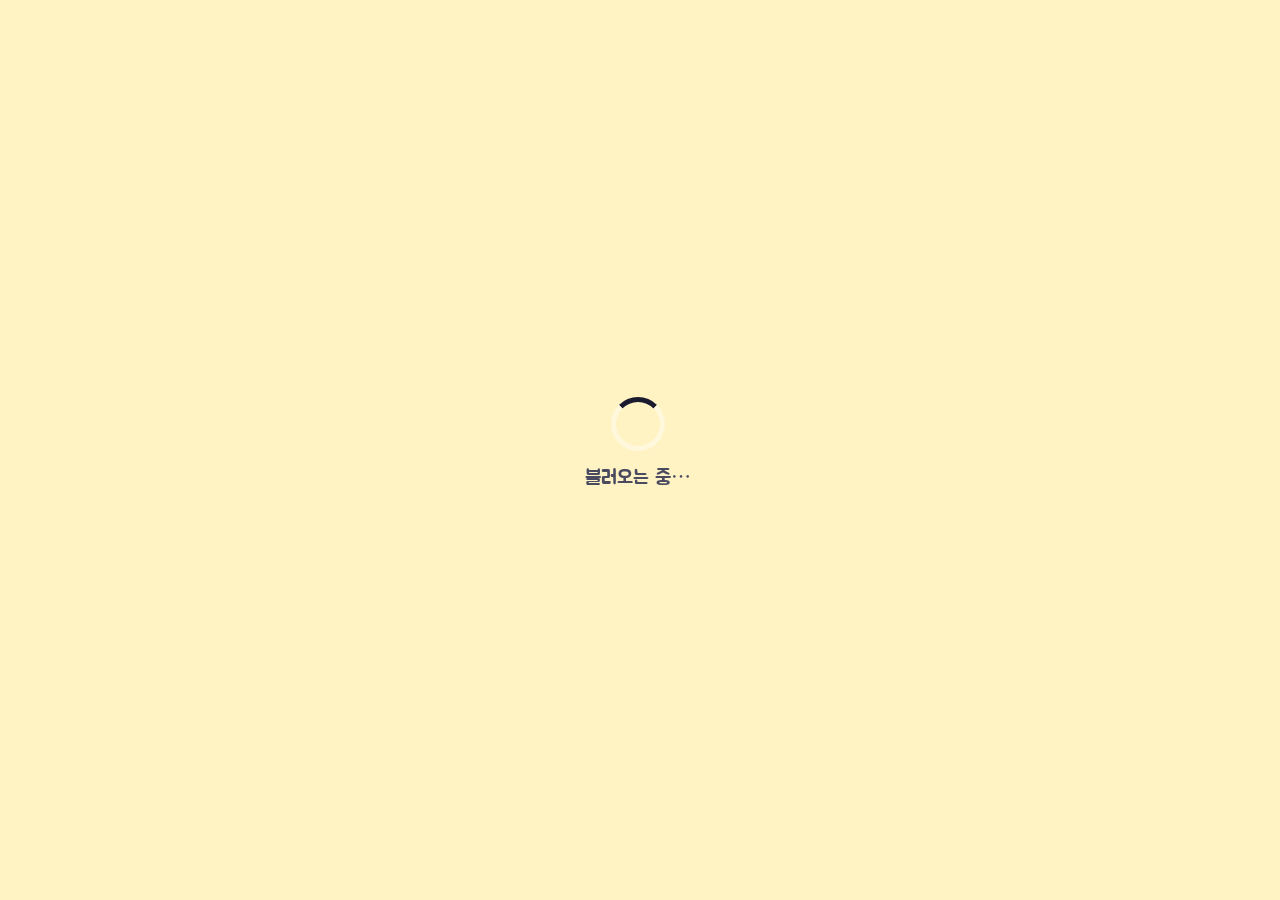
==== commit d0930e1d: "Add files via upload" ====
--- a/index.html
+++ b/index.html
@@ -7,16 +7,16 @@
 <link rel="preconnect" href="https://fonts.googleapis.com">
 <link rel="preconnect" href="https://fonts.gstatic.com" crossorigin>
 <link rel="stylesheet" href="https://fonts.googleapis.com/css2?family=Black+Han+Sans&family=Jua&family=Noto+Sans+KR:wght@400;700;900&family=JetBrains+Mono:wght@500;700&display=swap">
-<link rel="stylesheet" href="css/style.css">
+<link rel="stylesheet" href="css/style.css?v=20261124b">
 </head>
 <body>
 <main id="app" aria-live="polite"><p class="loading">불러오는 중…</p></main>
 <div id="dock"></div>
 <div id="layer"></div>
 
-<script src="config.js"></script>
-<script src="js/common.js"></script>
-<script src="js/mock.js"></script>
+<script src="config.js?v=20261124b"></script>
+<script src="js/common.js?v=20261124b"></script>
+<script src="js/mock.js?v=20261124b"></script>
 <script>
 /* =====================================================================
    학생 퀴즈 화면
@@ -121,7 +121,7 @@
   const st = S.settings, m = S.me || (store.get('quiz_session') || {}).me || store.get('quiz_me') || { grade: 1, cls: 1, num: '', name: '' };
   const maxC = g => (st.classes && st.classes[g]) || 12;
   const opt = (n, v, unit) => Array.from({ length: n }, (_, i) => `<option value="${i + 1}"${Number(v) === i + 1 ? ' selected' : ''}>${i + 1}${unit}</option>`).join('');
-  return `<span class="pill" style="margin-top:auto" data-act="secret">${esc(st.school)} 정보·AI 행사</span>
+  return `<div class="toprow" style="margin-top:auto"><span class="pill" data-act="secret">${esc(st.school)} 정보·AI 행사</span><a class="pill dashlink" href="${DASHBOARD_URL}" aria-label="도전하지 않고 순위 대시보드 보기"><svg width="16" height="16" viewBox="0 0 24 24" aria-hidden="true"><path d="M4 20V11M10 20V4M16 20v-7M21 20H3" fill="none" stroke="currentColor" stroke-width="3" stroke-linecap="round"/></svg>순위 보기</a></div>
     <div class="hero"><h1 style="font-size:clamp(40px, 12vw, 54px)"><span class="blue">AI·코딩</span><br>퀴즈 <span class="tag">챌린지</span></h1><img src="${TURTLE}" alt="휴대폰을 든 거북이 캐릭터"></div>
     ${st.isOpen ? '' : '<p class="err" role="alert" style="font-size:18px">지금은 퀴즈 시간이 아니에요. 선생님 안내를 기다려 주세요.</p>'}
     <div class="card stack" style="gap:10px">
@@ -194,15 +194,16 @@
 function answerArea(p) {
   const u = p.ui, v = p.view, key = S.checked && p.result ? p.result.key : null;
   const pic = src => `<img src="${esc(src)}" alt="문제 그림" draggable="false">`;
+  const zoom = `<button class="zoombtn" data-act="zoom" type="button"><svg width="18" height="18" viewBox="0 0 24 24" aria-hidden="true"><circle cx="10" cy="10" r="6.5" fill="none" stroke="currentColor" stroke-width="2.6"/><path d="M15 15l6 6M10 7v6M7 10h6" stroke="currentColor" stroke-width="2.6" stroke-linecap="round"/></svg>그림 크게 보기</button>`;
   switch (p.type) {
     case 'ox': case 'imgox':
-      return `${p.type === 'imgox' ? `<div class="pic">${pic(v.img)}</div>` : ''}<div class="opts ox">${['O', 'X'].map(k => `<button class="opt${mark(k === key, u.pick === k)}" data-act="pick" data-v="${k}" aria-pressed="${u.pick === k}"${p.type === 'imgox' ? ' style="min-height:76px;font-size:44px"' : ''}>${k}</button>`).join('')}</div>`;
+      return `${p.type === 'imgox' ? `<div class="pic">${pic(v.img)}</div>${zoom}` : ''}<div class="opts ox">${['O', 'X'].map(k => `<button class="opt${mark(k === key, u.pick === k)}" data-act="pick" data-v="${k}" aria-pressed="${u.pick === k}"${p.type === 'imgox' ? ' style="min-height:76px;font-size:44px"' : ''}>${k}</button>`).join('')}</div>`;
     case 'imgspot': {
-      const sp = key;
-      return `<div class="pic spot" data-act="tap" role="button" aria-label="그림에서 수상한 곳 누르기">${pic(v.img)}${sp ? `<span class="spotbox" style="left:${sp[0]}%;top:${sp[1]}%;width:${sp[2]}%;height:${sp[3]}%"></span>` : ''}${u.tap ? `<span class="tapmark${S.checked ? (p.result.correct ? ' ok' : ' no') : ''}" style="left:${u.tap.x}%;top:${u.tap.y}%"></span>` : ''}</div><p class="help" style="text-align:center">${u.tap ? '다른 곳을 누르면 다시 고를 수 있어요.' : '그림에서 수상한 곳을 손가락으로 눌러요.'}</p>`;
+      const rects = key ? (Array.isArray(key[0]) ? key : [key]) : [];   // 정답 영역 1~2개
+      return `<div class="pic spot" data-act="tap" role="button" aria-label="그림에서 수상한 곳 누르기">${pic(v.img)}${rects.map(sp => `<span class="spotbox" style="left:${sp[0]}%;top:${sp[1]}%;width:${sp[2]}%;height:${sp[3]}%"></span>`).join('')}${u.tap ? `<span class="tapmark${S.checked ? (p.result.correct ? ' ok' : ' no') : ''}" style="left:${u.tap.x}%;top:${u.tap.y}%"></span>` : ''}</div><p class="help" style="text-align:center">${u.tap ? '다른 곳을 누르면 다시 고를 수 있어요.' : '그림에서 수상한 곳을 손가락으로 눌러요. 작아서 안 보이면 크게 보기!'}</p>${zoom}`;
     }
     case 'imgpick':
-      return `<div class="pics">${v.imgs.map((src, i) => `<button class="opt pk${mark(i === key, u.pick === i)}" data-act="pick" data-v="${i}" aria-pressed="${u.pick === i}">${pic(src)}<span>${'AB'[i]}</span></button>`).join('')}</div>`;
+      return `${zoom}<div class="pics">${v.imgs.map((src, i) => `<button class="opt pk${mark(i === key, u.pick === i)}" data-act="pick" data-v="${i}" aria-pressed="${u.pick === i}">${pic(src)}<span>${'AB'[i]}</span></button>`).join('')}</div>`;
     case 'mc':
       return `<div class="opts">${p.opts.map((o, k) => `<button class="opt${mark(o === key, u.pick === o)}" data-act="pick" data-k="${k}" aria-pressed="${u.pick === o}"><span class="box round"></span>${esc(o)}</button>`).join('')}</div>`;
     case 'multi':
@@ -299,6 +300,16 @@
 /* ---------- 팝업 ---------- */
 function modal(inner) { $layer.innerHTML = `<div class="modal" data-act="close"><div class="card stack" style="gap:12px">${inner}</div></div>`; }
 const H2 = t => `<strong style="font-family:var(--display);font-weight:400;font-size:26px">${t}</strong>`;
+/* 그림 크게 보기: 1배·2배·3배, 손가락으로 끌어서 움직여요 (보기만 하는 창이라 답은 원래 그림에서 골라요) */
+function showZoom() {
+  const p = P(); if (!p) return;
+  const srcs = p.view.imgs || [p.view.img];
+  modal(`${H2('그림 크게 보기')}<div class="zoomwrap">${srcs.map((src, i) => `<img src="${esc(src)}" alt="문제 그림 ${srcs.length > 1 ? 'AB'[i] : ''} 크게" draggable="false">`).join('')}</div>
+    <div class="zoomlv" role="group" aria-label="확대 배율">${[100, 200, 300].map(z => `<button data-act="zlv" data-v="${z}" aria-pressed="${z === 100}">${z / 100}배</button>`).join('')}</div>
+    <p class="note">2배·3배로 키운 뒤 손가락으로 끌어서 구석구석 봐요.${p.type === 'imgspot' ? ' 답은 창을 닫고 원래 그림에서 눌러요.' : ''}</p>
+    <button class="btn wide" data-act="close">닫기</button>`);
+  const card = $layer.querySelector('.modal .card'); if (card) card.classList.add('zoomcard');
+}
 function showTiers() {
   const mode = S.settings.tierMode, cur = S.B && S.B.me ? S.B.me.tier : -1;
   modal(`${H2('등급표 · ' + MODES[mode].label + ' 기준')}${tierGrid(mode, cur)}<p class="note">${MODES[mode].note}</p><div class="tchip" style="border-radius:16px;padding:4px 12px 4px 4px">${emblem(9, 48, true)}<span>힌트를 한 번도 안 쓰고 만점이면 <b>무결점</b> 월계관이 붙어요!</span></div><button class="btn wide" data-act="close">닫기</button>`);
@@ -466,6 +477,8 @@
     case 'review': showReview(); return;
     case 'achs': showAchs(); return;
     case 'close': $layer.innerHTML = ''; return;
+    case 'zoom': showZoom(); return;
+    case 'zlv': { const w = $layer.querySelector('.zoomwrap'); $layer.querySelectorAll('.zoomlv button').forEach(x => x.setAttribute('aria-pressed', String(x === b))); if (w) w.querySelectorAll('img').forEach(im => { im.style.width = v + '%'; }); return; }
     case 'other': store.del('quiz_session'); store.del('quiz_me'); S = { ...S, screen: 'start', items: [], token: null, me: null, B: null, err: '' }; render(); return;
   }
   if (S.screen !== 'quiz' || S.checked || S.busy) return;
--- a/css/style.css
+++ b/css/style.css
@@ -28,8 +28,9 @@
 :root { padding-top: env(safe-area-inset-top, 0px); padding-bottom: env(safe-area-inset-bottom, 0px); }
 body { background: var(--ground); color: var(--ink); font-family: var(--body); font-size: 17px; line-height: 1.55; word-break: keep-all; -webkit-tap-highlight-color: transparent; }
 body::before { content: ""; position: fixed; inset: 0 0 auto; height: env(safe-area-inset-top, 0px); background: var(--ground); z-index: 10; }
-main { max-width: 540px; margin: 0 auto; min-height: 100svh; display: flex; flex-direction: column; gap: 12px; padding-block: 14px 24px; padding-left: max(16px, env(safe-area-inset-left, 0px)); padding-right: max(16px, env(safe-area-inset-right, 0px)); }
-button, a.btn, select { font: inherit; color: inherit; cursor: pointer; }
+main { max-width: 540px; margin: 0 auto; min-height: 100svh; display: flex; flex-direction: column; gap: 12px; padding-block: 14px 24px; padding-left: max(16px, env(safe-area-inset-left, 0px)); padding-right: calc(max(16px, env(safe-area-inset-right, 0px)) + 5px); }   /* 카드 그림자(오른쪽 5px)만큼 오른쪽을 더 띄워서 양쪽이 같아 보이게 */
+button, select { font: inherit; color: inherit; cursor: pointer; }
+a.btn { color: var(--ink); cursor: pointer; font-family: var(--round); }   /* 링크 버튼도 .btn 글꼴(Jua)을 그대로 써요 */
 button:focus-visible, input:focus-visible, select:focus-visible, a:focus-visible { outline: 3px solid var(--pick); outline-offset: 3px; }
 .card { background: var(--paper); border: 3px solid var(--ink); border-radius: 22px; box-shadow: 5px 5px 0 var(--ink); padding: 18px 16px; }
 .stack { display: flex; flex-direction: column; gap: 14px; }
@@ -37,7 +38,7 @@
 .pill { align-self: flex-start; font-size: 14px; font-weight: 700; color: var(--sub); background: var(--paper); border: 2px solid var(--ink); border-radius: 999px; padding: 2px 12px; }
 h1 { margin: 0; font-family: var(--display); font-weight: 400; font-size: clamp(44px, 13vw, 60px); line-height: 1.05; text-wrap: balance; }
 h1 .blue, .blue { color: var(--ai); }
-h1 .tag { display: inline-block; background: var(--paper); border: 3px solid var(--ink); border-radius: 14px; padding: 0 10px 4px; box-shadow: 4px 4px 0 var(--ink); transform: rotate(-2deg); margin-top: 4px; }
+h1 .tag { display: inline-block; background: var(--paper); border: 3px solid var(--ink); border-radius: 14px; line-height: .85; padding: .27em .19em .07em .2em; /* Black Han Sans는 글자가 위로 붙어 그려져서 위 여백을 더 줘요 */ box-shadow: 4px 4px 0 var(--ink); transform: rotate(-2deg); margin-top: 4px; }
 .hero { display: flex; align-items: flex-end; gap: 8px; }
 .hero h1 { flex: 1; min-width: 0; }
 .hero img { flex: none; width: 34%; max-width: 160px; height: auto; margin-bottom: -6px; }
@@ -98,7 +99,8 @@
 .achs-h { display: flex; align-items: baseline; gap: 6px; font-size: 15px; font-weight: 700; }
 .achs-h b { font-family: var(--round); font-weight: 400; font-size: 18px; }
 .achs-h .more { margin-left: auto; font-size: 12px; color: var(--ai); text-decoration: underline; }
-.achs-row { display: flex; justify-content: space-between; gap: 2px; }
+.achs-row { display: flex; flex-wrap: wrap; justify-content: space-between; gap: 4px 2px; }
+@media (max-width: 360px) { .achs-row { justify-content: center; } .achs-row svg { width: 26px; height: 26px; } .st { font-size: 13px; padding: 4px 5px; } .st b { font-size: 15px; } .tierbox .tsub { font-size: 16px; } }
 .ach { line-height: 0; animation: pop .4s ease-out backwards; }
 .ach.off svg { filter: grayscale(1); opacity: .3; }
 .achrow { display: grid; grid-template-columns: 36px minmax(0, 1fr) auto; gap: 10px; align-items: center; padding: 6px 8px; border-radius: 12px; border: 2px solid transparent; }
@@ -107,7 +109,8 @@
 .achrow .ok { font-size: 13px; font-weight: 900; color: var(--sub); }
 .achrow.got .ok { color: var(--ok); }
 .meline { font-weight: 700; font-size: 17px; }
-.me .big { font-size: 30px; white-space: nowrap; }
+.me .big { font-size: clamp(22px, 7.2vw, 30px); }
+.me .big .nw, .me .big small, .me .big .mv { white-space: nowrap; }   /* '전체 N등'은 붙여 두고, 넘치면 '/ N명'만 다음 줄로 */
 .me .big .mv { font-size: 13px; }
 .tlist.scroller, .plist.scroller { -webkit-mask-image: linear-gradient(#000 82%, transparent); mask-image: linear-gradient(#000 82%, transparent); padding-bottom: 28px; }
 .scroller { max-height: max(220px, calc(100svh - 512px)); overflow-y: auto; overscroll-behavior: contain; position: relative; display: flex; flex-direction: column; gap: 4px; padding-right: 2px; }
@@ -125,9 +128,9 @@
 .tabs button { font-size: 16px; padding: 0 2px; }
 .tabs button + button { border-left: 3px solid var(--ink); }
 .pic { position: relative; align-self: center; width: fit-content; max-width: 100%; border: 3px solid var(--ink); border-radius: 14px; background: var(--cream); overflow: hidden; line-height: 0; }
-.pic img { display: block; max-width: 100%; max-height: 34svh; width: auto; height: auto; -webkit-user-select: none; user-select: none; }
-.pic.spot { cursor: crosshair; touch-action: manipulation; }
-.tapmark { position: absolute; width: 36px; height: 36px; margin: -18px 0 0 -18px; border: 4px solid var(--pick); border-radius: 50%; background: rgba(29, 78, 216, .2); pointer-events: none; }
+.pic img { display: block; max-width: 100%; max-height: 42svh; width: auto; height: auto; -webkit-user-select: none; user-select: none; }
+.pic.spot { cursor: pointer; touch-action: manipulation; }
+.tapmark { position: absolute; width: 46px; height: 46px; margin: -23px 0 0 -23px; border: 5px solid var(--pick); box-shadow: 0 0 0 3px #FFFFFF; border-radius: 50%; background: rgba(29, 78, 216, .2); pointer-events: none; }
 .tapmark.ok { border-color: #16A34A; background: rgba(34, 197, 94, .25); }
 .tapmark.no { border-color: var(--coral); background: rgba(255, 90, 95, .25); }
 .spotbox { position: absolute; border: 4px dashed #16A34A; border-radius: 12px; background: rgba(34, 197, 94, .15); pointer-events: none; }
@@ -282,6 +285,7 @@
 .tabs button + button { border-left: 3px solid var(--ink); }
 .tabs button[aria-selected="true"] { background: var(--sun); }
 .rk { display: grid; grid-template-columns: 30px 104px minmax(0, 1fr) 86px; gap: 8px; align-items: center; font-size: 16px; font-weight: 700; min-height: 36px; }
+.no.n3 { font-size: 11px; letter-spacing: -.5px; }
 .no { width: 28px; height: 28px; border: 2px solid var(--ink); border-radius: 50%; display: grid; place-items: center; font-family: var(--display); font-weight: 400; font-size: 15px; background: var(--paper); }
 .rk .track { height: 16px; border: 2px solid var(--ink); border-radius: 999px; background: var(--cream); overflow: hidden; }
 .rk .track span { display: block; height: 100%; background: #7DD3FC; }
@@ -289,6 +293,8 @@
 .rk .val b { font-family: var(--display); font-weight: 400; font-size: 17px; }
 .rk .val small { display: block; font-size: 11px; color: var(--sub); }
 .rk.mine, .pf.mine { background: var(--cream); border-radius: 10px; outline: 2px solid var(--ink); }
+/* '나'·'우리 반' 줄 테두리를 안쪽에 그려서, 스크롤 칸 가장자리에서 잘리지 않게 */
+.ar.mine, .rk.mine, .pf.mine, .tt.mine { outline-offset: -2px; }
 .top1 .no, .rk.top1 .track span { background: var(--sun); }
 .pf { display: grid; grid-template-columns: 30px 62px minmax(0, 1fr) auto; gap: 8px; align-items: center; font-size: 16px; font-weight: 700; min-height: 40px; padding: 0 4px; }
 .pf .id { font-family: var(--mono); font-size: 15px; color: var(--sub); }
@@ -325,3 +331,18 @@
 body.kb .hint-btn { display: none; }
 body.kb .card > .help, body.kb .card > .ansrow { order: 2; }   /* 힌트를 입력칸 위로 올려서 키보드에 안 가려지게 */
 body.kb .demo-ribbon { display: none; }
+
+/* 그림 문제: 크게 보기 */
+.zoombtn { align-self: center; display: inline-flex; align-items: center; gap: 6px; font-family: var(--round); font-size: 18px; color: var(--ink); background: #FFFFFF; border: 2.5px solid var(--ink); border-radius: 999px; padding: 6px 16px; box-shadow: 3px 3px 0 var(--ink); cursor: pointer; }
+.zoombtn svg { flex: none; }
+.modal .card.zoomcard { max-width: 760px; }
+.zoomwrap { max-height: 64svh; overflow: auto; border: 3px solid var(--ink); border-radius: 14px; background: var(--cream); -webkit-overflow-scrolling: touch; }
+.zoomwrap img { display: block; width: 100%; height: auto; max-width: none; -webkit-user-select: none; user-select: none; }
+.zoomwrap img + img { border-top: 3px solid var(--ink); }
+.zoomlv { display: grid; grid-template-columns: repeat(3, minmax(0, 1fr)); gap: 8px; }
+.zoomlv button { font-family: var(--round); font-size: 18px; padding: 8px 0; border: 2.5px solid var(--ink); border-radius: 12px; background: #FFFFFF; color: var(--ink); cursor: pointer; }
+.zoomlv button[aria-pressed="true"] { background: var(--pick); color: #FFFFFF; }
+
+/* 시작 화면: 도전 없이 대시보드로 */
+.toprow { display: flex; align-items: center; justify-content: space-between; gap: 8px; flex-wrap: wrap; }
+.pill.dashlink { display: inline-flex; align-items: center; gap: 5px; color: #FFFFFF; background: var(--ai); text-decoration: none; box-shadow: 3px 3px 0 var(--ink); white-space: nowrap; }
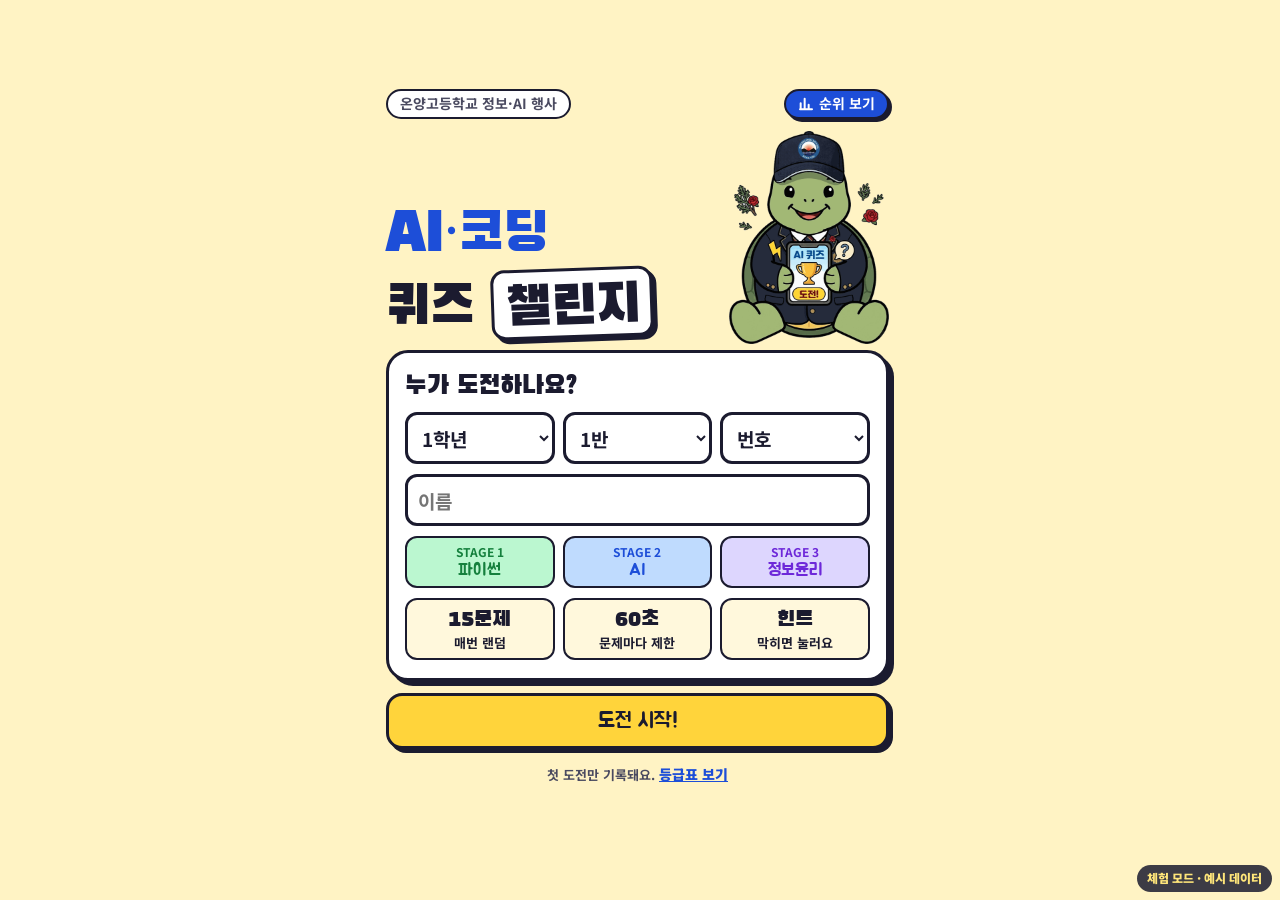
==== commit f292c792: "Add files via upload" ====
--- a/index.html
+++ b/index.html
@@ -7,16 +7,16 @@
 <link rel="preconnect" href="https://fonts.googleapis.com">
 <link rel="preconnect" href="https://fonts.gstatic.com" crossorigin>
 <link rel="stylesheet" href="https://fonts.googleapis.com/css2?family=Black+Han+Sans&family=Jua&family=Noto+Sans+KR:wght@400;700;900&family=JetBrains+Mono:wght@500;700&display=swap">
-<link rel="stylesheet" href="css/style.css?v=20261124b">
+<link rel="stylesheet" href="css/style.css?v=20261125a">
 </head>
 <body>
 <main id="app" aria-live="polite"><p class="loading">불러오는 중…</p></main>
 <div id="dock"></div>
 <div id="layer"></div>
 
-<script src="config.js?v=20261124b"></script>
-<script src="js/common.js?v=20261124b"></script>
-<script src="js/mock.js?v=20261124b"></script>
+<script src="config.js?v=20261125a"></script>
+<script src="js/common.js?v=20261125a"></script>
+<script src="js/mock.js?v=20261125a"></script>
 <script>
 /* =====================================================================
    학생 퀴즈 화면
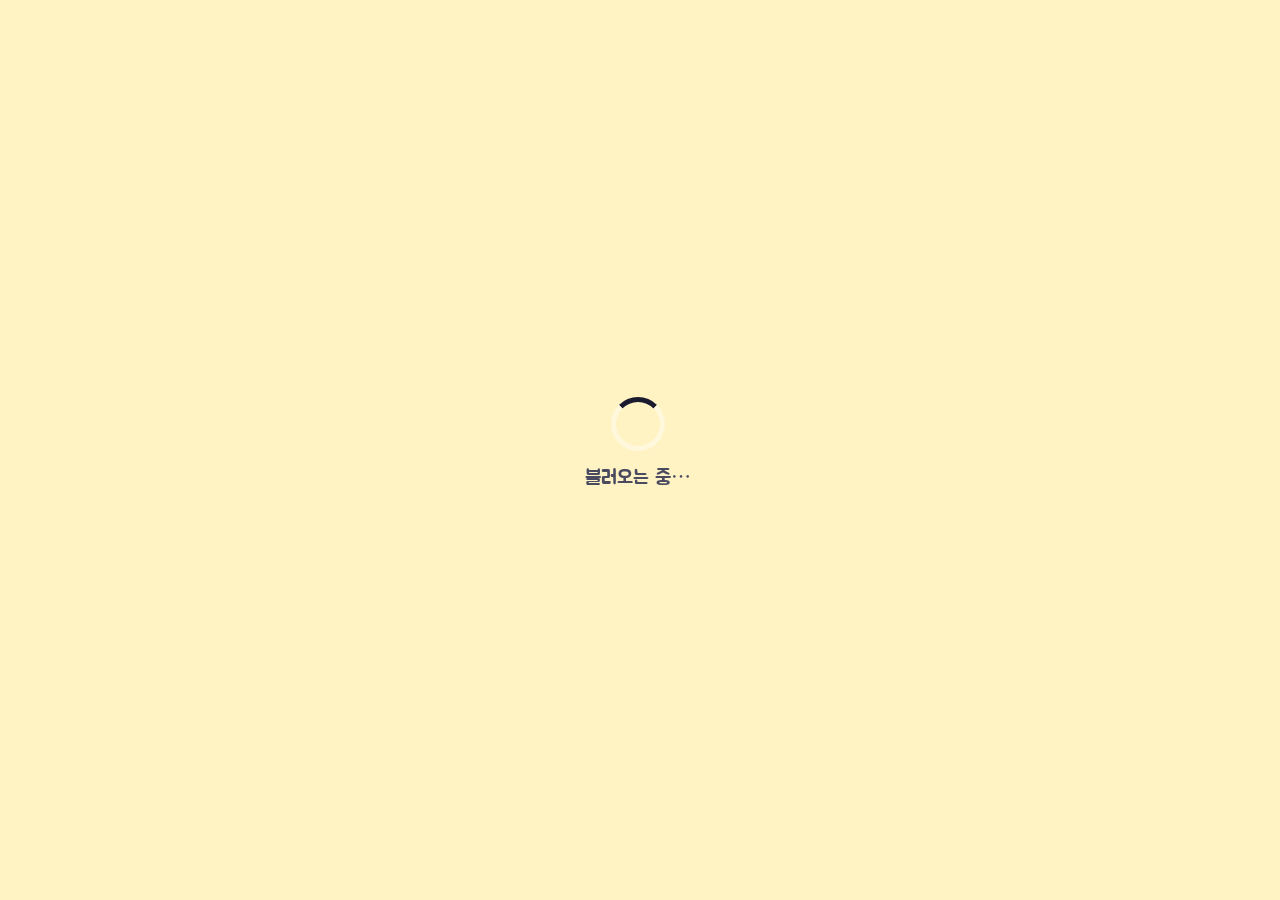
==== commit 60a12c73: "Add files via upload" ====
--- a/index.html
+++ b/index.html
@@ -7,21 +7,22 @@
 <link rel="preconnect" href="https://fonts.googleapis.com">
 <link rel="preconnect" href="https://fonts.gstatic.com" crossorigin>
 <link rel="stylesheet" href="https://fonts.googleapis.com/css2?family=Black+Han+Sans&family=Jua&family=Noto+Sans+KR:wght@400;700;900&family=JetBrains+Mono:wght@500;700&display=swap">
-<link rel="stylesheet" href="css/style.css?v=20261125a">
+<link rel="stylesheet" href="css/style.css?v=20261126a">
 </head>
 <body>
 <main id="app" aria-live="polite"><p class="loading">불러오는 중…</p></main>
 <div id="dock"></div>
 <div id="layer"></div>
 
-<script src="config.js?v=20261125a"></script>
-<script src="js/common.js?v=20261125a"></script>
-<script src="js/mock.js?v=20261125a"></script>
+<script src="config.js?v=20261126a"></script>
+<script src="js/common.js?v=20261126a"></script>
+<script src="js/mock.js?v=20261126a"></script>
 <script>
 /* =====================================================================
    학생 퀴즈 화면
    - 정답은 서버에만 있어요. 답을 보내면 서버가 채점하고 시간도 서버가 재요.
-   - 새로고침해도 같은 학년·반·번호·이름이면 하던 곳부터 이어서 해요.
+   - 문제는 학생마다 랜덤으로 뽑아요 (스테이지마다 소주제가 겹치지 않게). 보기 순서는 띄울 때마다 섞여요.
+   - 새로고침해도 같은 학년·반·번호·이름이면 하던 곳부터 이어서 해요 (같은 문제). 다시 뽑으려면 관리자 페이지에서 그 기록을 지워요.
    ===================================================================== */
 const DASHBOARD_URL = 'dashboard.html';
 const TURTLE = 'img/mascot.png';   // 학교 거북이 (휴대폰에 홍보 문구)
@@ -39,10 +40,11 @@
   const v = it.view, p = { pos: it.pos, area: it.area, topic: it.topic, level: it.level, type: it.type, view: v, ui: {}, hintText: it.hint || '', result: it.result || null, elapsed: it.elapsed };
   if (p.type === 'mc' || p.type === 'multi') p.opts = shuffle(v.options);
   if (p.type === 'multi') p.ui.multi = [];
-  if (p.type === 'fill') { p.chips = v.chips; p.ui.fill = new Array((v.code.match(/\{\d\}/g) || []).length).fill(null); }
-  if (p.type === 'order') { p.blocks = v.blocks; p.ui.order = []; }
-  if (p.type === 'match') { p.left = v.left; p.right = v.right; p.ui.match = {}; p.ui.active = null; }
-  if (p.type === 'sort') { p.sitems = v.items; p.ui.sort = {}; }
+  // 보기 순서는 화면에 띄울 때마다 새로 섞어요 (채점은 보기 '글자'로 해서 순서와 상관없어요)
+  if (p.type === 'fill') { p.chips = shuffle(v.chips); p.ui.fill = new Array((v.code.match(/\{\d\}/g) || []).length).fill(null); }
+  if (p.type === 'order') { p.blocks = shuffle(v.blocks); p.ui.order = []; }
+  if (p.type === 'match') { p.left = shuffle(v.left); p.right = shuffle(v.right); p.ui.match = {}; p.ui.active = null; }
+  if (p.type === 'sort') { p.sitems = shuffle(v.items); p.ui.sort = {}; }
   if (p.ui.hint === undefined) p.ui.hint = !!it.hint;
   return p;
 }
